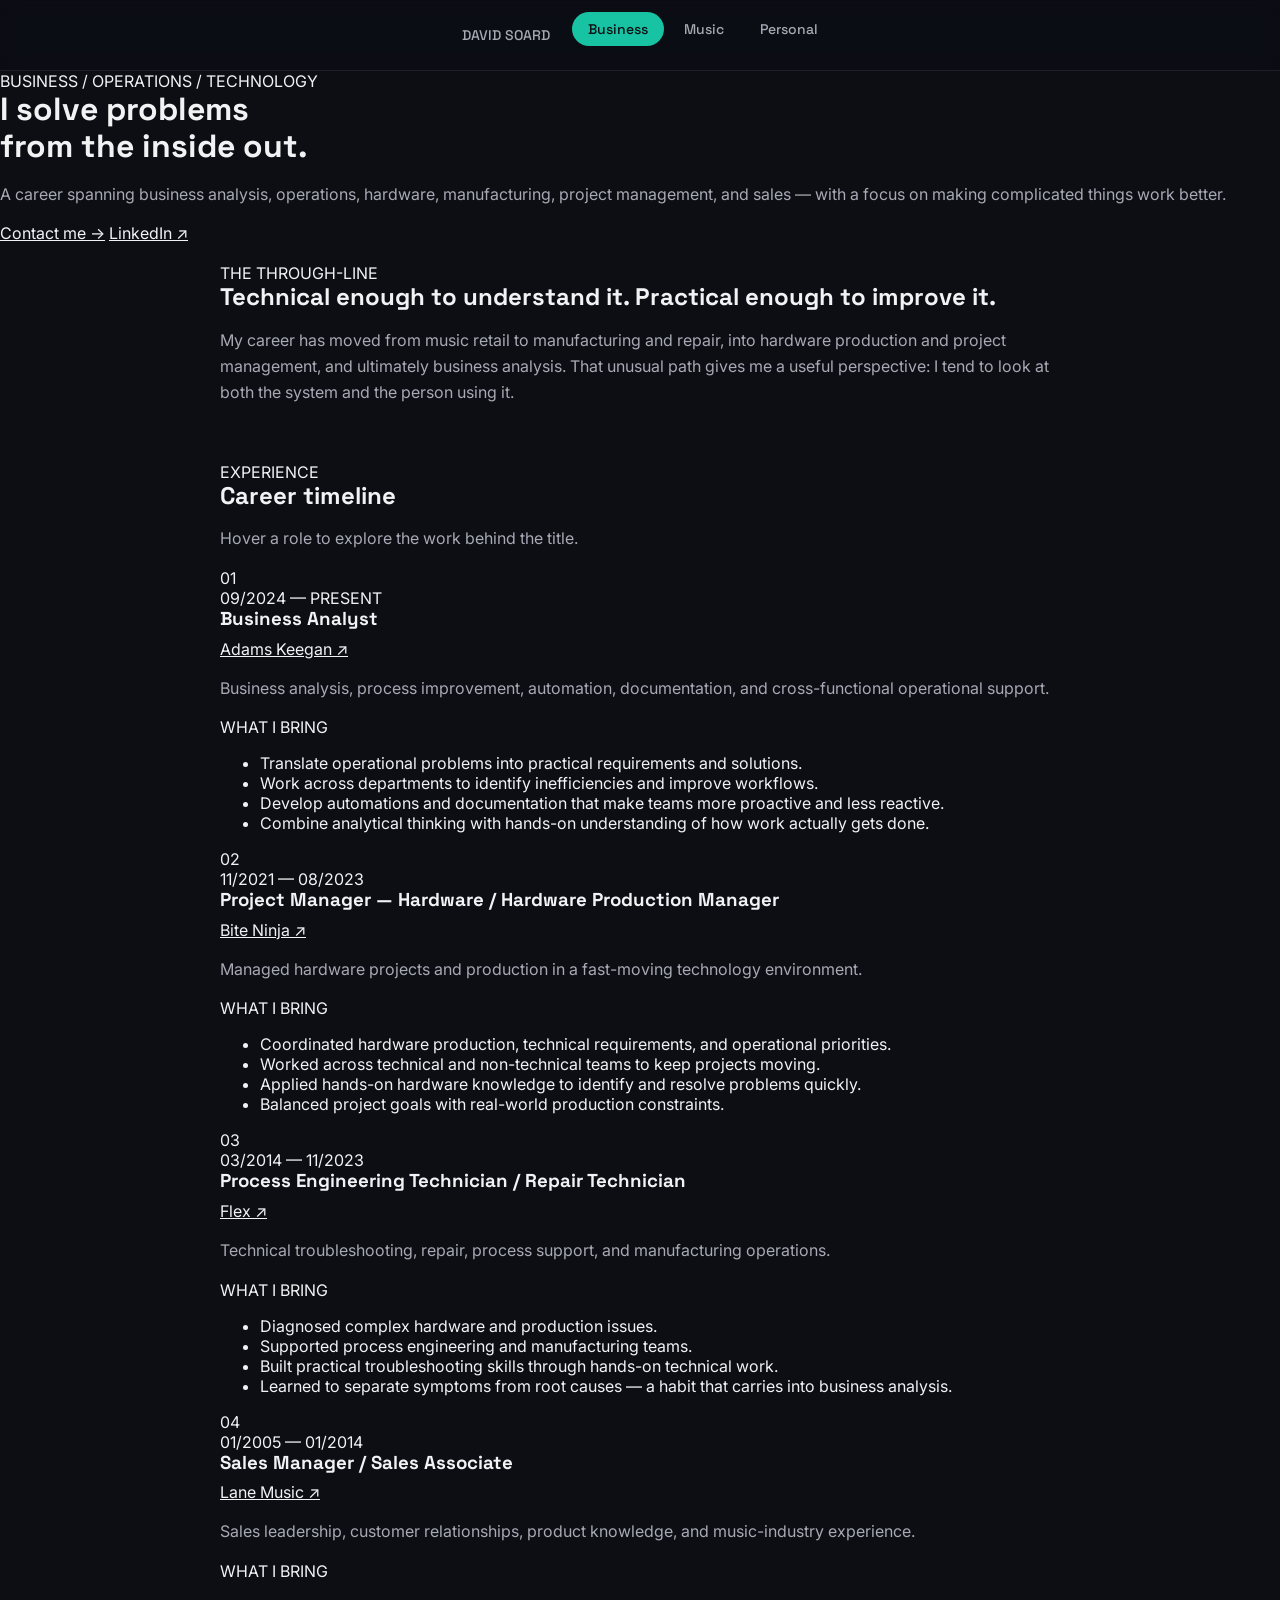
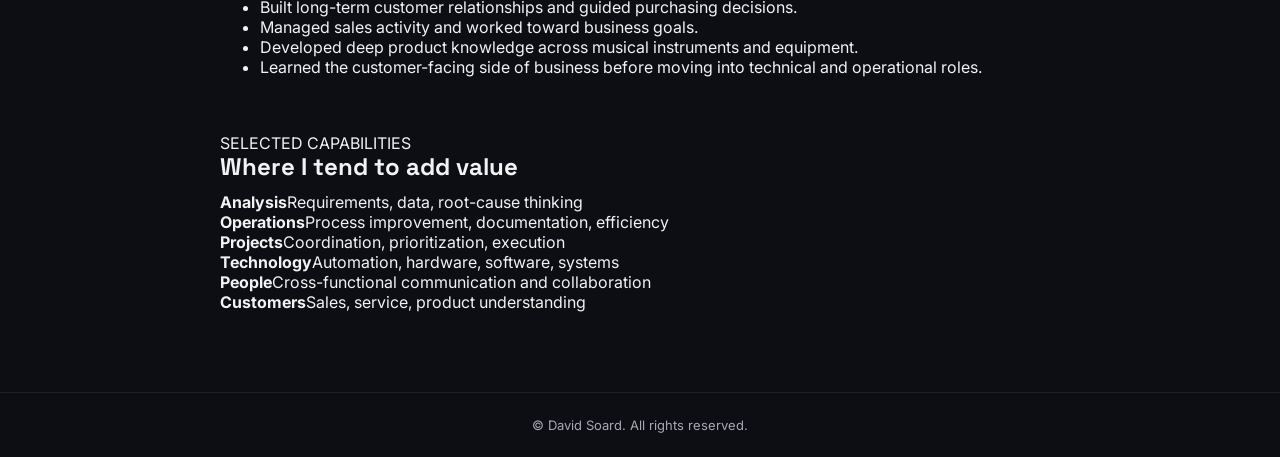
==== business/index.html @ a16be3e0 "Merge branch 'main' into redesign-bold-2026" ====
<!DOCTYPE html>
<html lang="en">
<head>
  <meta charset="UTF-8">
  <meta name="viewport" content="width=device-width, initial-scale=1.0">
  <meta name="description" content="David Soard — business analysis, operations, project management, process improvement, and technical experience.">
  <title>Business | David Soard</title>
  <link rel="stylesheet" href="../css/style.css">
  <script src="../js/script.js" defer></script>
</head>
<body class="business">
  <nav id="main-nav">
    <a class="brand" href="../">DAVID SOARD</a>
    <div class="nav-links">
      <a href="../business/" class="active">Business</a>
      <a href="../music/">Music</a>
      <a href="../personal/">Personal</a>
    </div>
  </nav>

  <main class="page-shell">
    <header class="page-hero">
      <div class="eyebrow">BUSINESS / OPERATIONS / TECHNOLOGY</div>
      <h1>I solve problems<br><span>from the inside out.</span></h1>
      <p class="hero-copy">A career spanning business analysis, operations, hardware, manufacturing, project management, and sales — with a focus on making complicated things work better.</p>
      <div class="hero-links">
        <a class="text-link" href="mailto:david@davidsoard.com">Contact me →</a>
        <a class="text-link" href="https://www.linkedin.com/in/david-soard" target="_blank" rel="noopener">LinkedIn ↗</a>
      </div>
    </header>

    <section class="content-section">
      <div class="section-heading">
        <span class="section-kicker">THE THROUGH-LINE</span>
        <h2>Technical enough to understand it. Practical enough to improve it.</h2>
      </div>
      <p class="lead">My career has moved from music retail to manufacturing and repair, into hardware production and project management, and ultimately business analysis. That unusual path gives me a useful perspective: I tend to look at both the system and the person using it.</p>
    </section>

    <section class="content-section">
      <div class="section-heading">
        <span class="section-kicker">EXPERIENCE</span>
        <h2>Career timeline</h2>
        <p>Hover a role to explore the work behind the title.</p>
      </div>

      <div class="career-timeline">
        <article class="job-card">
          <div class="job-marker">01</div>
          <div class="job-main">
            <div class="job-meta">09/2024 — PRESENT</div>
            <h3>Business Analyst</h3>
            <a href="https://www.adamskeegan.com" target="_blank" rel="noopener">Adams Keegan ↗</a>
            <p>Business analysis, process improvement, automation, documentation, and cross-functional operational support.</p>
          </div>
          <div class="job-detail">
            <span class="detail-label">WHAT I BRING</span>
            <ul>
              <li>Translate operational problems into practical requirements and solutions.</li>
              <li>Work across departments to identify inefficiencies and improve workflows.</li>
              <li>Develop automations and documentation that make teams more proactive and less reactive.</li>
              <li>Combine analytical thinking with hands-on understanding of how work actually gets done.</li>
            </ul>
          </div>
        </article>

        <article class="job-card">
          <div class="job-marker">02</div>
          <div class="job-main">
            <div class="job-meta">11/2021 — 08/2023</div>
            <h3>Project Manager — Hardware / Hardware Production Manager</h3>
            <a href="https://www.biteninja.com" target="_blank" rel="noopener">Bite Ninja ↗</a>
            <p>Managed hardware projects and production in a fast-moving technology environment.</p>
          </div>
          <div class="job-detail">
            <span class="detail-label">WHAT I BRING</span>
            <ul>
              <li>Coordinated hardware production, technical requirements, and operational priorities.</li>
              <li>Worked across technical and non-technical teams to keep projects moving.</li>
              <li>Applied hands-on hardware knowledge to identify and resolve problems quickly.</li>
              <li>Balanced project goals with real-world production constraints.</li>
            </ul>
          </div>
        </article>

        <article class="job-card">
          <div class="job-marker">03</div>
          <div class="job-main">
            <div class="job-meta">03/2014 — 11/2023</div>
            <h3>Process Engineering Technician / Repair Technician</h3>
            <a href="https://www.flex.com" target="_blank" rel="noopener">Flex ↗</a>
            <p>Technical troubleshooting, repair, process support, and manufacturing operations.</p>
          </div>
          <div class="job-detail">
            <span class="detail-label">WHAT I BRING</span>
            <ul>
              <li>Diagnosed complex hardware and production issues.</li>
              <li>Supported process engineering and manufacturing teams.</li>
              <li>Built practical troubleshooting skills through hands-on technical work.</li>
              <li>Learned to separate symptoms from root causes — a habit that carries into business analysis.</li>
            </ul>
          </div>
        </article>

        <article class="job-card">
          <div class="job-marker">04</div>
          <div class="job-main">
            <div class="job-meta">01/2005 — 01/2014</div>
            <h3>Sales Manager / Sales Associate</h3>
            <a href="https://www.lanemusic.com" target="_blank" rel="noopener">Lane Music ↗</a>
            <p>Sales leadership, customer relationships, product knowledge, and music-industry experience.</p>
          </div>
          <div class="job-detail">
            <span class="detail-label">WHAT I BRING</span>
            <ul>
              <li>Built long-term customer relationships and guided purchasing decisions.</li>
              <li>Managed sales activity and worked toward business goals.</li>
              <li>Developed deep product knowledge across musical instruments and equipment.</li>
              <li>Learned the customer-facing side of business before moving into technical and operational roles.</li>
            </ul>
          </div>
        </article>
      </div>
    </section>

    <section class="content-section">
      <div class="section-heading">
        <span class="section-kicker">SELECTED CAPABILITIES</span>
        <h2>Where I tend to add value</h2>
      </div>
      <div class="capability-grid">
        <div><strong>Analysis</strong><span>Requirements, data, root-cause thinking</span></div>
        <div><strong>Operations</strong><span>Process improvement, documentation, efficiency</span></div>
        <div><strong>Projects</strong><span>Coordination, prioritization, execution</span></div>
        <div><strong>Technology</strong><span>Automation, hardware, software, systems</span></div>
        <div><strong>People</strong><span>Cross-functional communication and collaboration</span></div>
        <div><strong>Customers</strong><span>Sales, service, product understanding</span></div>
      </div>
    </section>
  </main>

  <footer>&copy; <span data-year></span> David Soard. All rights reserved.</footer>
</body>
</html>
---- css/style.css ----
/* ============================================================
   David Soard — global styles
   Bold, modern design system shared across all pages
   ============================================================ */

@import url('https://fonts.googleapis.com/css2?family=Space+Grotesk:wght@500;700&family=Inter:wght@400;500;600&display=swap');

:root {
  --bg: #0c0e14;
  --bg-elevated: #14161f;
  --text: #f2f2f4;
  --text-dim: #a7a9b4;
  --accent: #4f8cff;
  --accent-text: #0c0e14;
  --border: rgba(255,255,255,0.08);

  --coral: #ff5a4e;
  --teal: #17c3a2;
  --pink: #ef5da8;

  --font-display: 'Space Grotesk', system-ui, sans-serif;
  --font-body: 'Inter', system-ui, -apple-system, sans-serif;

  --radius: 14px;
}

* { box-sizing: border-box; }

body {
  margin: 0;
  font-family: var(--font-body);
  background: var(--bg);
  color: var(--text);
  min-height: 100vh;
}

a { color: inherit; }

h1, h2, h3 {
  font-family: var(--font-display);
  font-weight: 700;
  line-height: 1.15;
  margin: 0 0 0.5em;
}

p { line-height: 1.65; color: var(--text-dim); }

/* ===== Navigation ===== */
#main-nav {
  position: sticky;
  top: 0;
  display: flex;
  justify-content: center;
  gap: 6px;
  padding: 18px 16px;
  background: rgba(12,14,20,0.85);
  backdrop-filter: blur(10px);
  border-bottom: 1px solid var(--border);
  z-index: 1000;
  flex-wrap: wrap;
}

#main-nav a {
  color: var(--text-dim);
  text-decoration: none;
  font-family: var(--font-display);
  font-weight: 500;
  font-size: 14px;
  padding: 8px 16px;
  border-radius: 999px;
  transition: background 0.2s ease, color 0.2s ease;
}

#main-nav a:hover {
  color: var(--text);
  background: rgba(255,255,255,0.06);
}

#main-nav a.active {
  color: var(--accent-text);
  background: var(--accent);
}

/* ===== Content containers ===== */
section {
  max-width: 880px;
  margin: 0 auto;
  padding: 20px;
}

main.content {
  max-width: 880px;
  margin: 0 auto;
  padding: 48px 20px 20px;
}

/* ===== Landing Page ===== */
body.landing {
  display: flex;
  flex-direction: column;
}

body.landing main.landing-shell {
  flex: 1;
  display: flex;
  flex-direction: column;
  justify-content: center;
  align-items: center;
  padding: 4rem 2rem;
}

body.landing .landing-header {
  text-align: center;
  margin-bottom: 4rem;
  max-width: 600px;
}

body.landing .landing-header .eyebrow {
  display: block;
  font-size: 0.875rem;
  letter-spacing: 0.15em;
  text-transform: uppercase;
  color: var(--accent);
  margin-bottom: 1rem;
  font-weight: 600;
}

body.landing .landing-header h1 {
  font-size: 3.5rem;
  line-height: 1.2;
  margin: 0 0 1rem 0;
  font-weight: 700;
}

body.landing .landing-header h1 span {
  display: block;
  background: linear-gradient(135deg, var(--accent), #7da3ff);
  -webkit-background-clip: text;
  -webkit-text-fill-color: transparent;
  background-clip: text;
}

body.landing .landing-intro {
  font-size: 1.125rem;
  color: var(--muted);
  line-height: 1.6;
  margin: 0;
}

body.landing .portal-grid {
  display: grid;
  grid-template-columns: repeat(auto-fit, minmax(300px, 1fr));
  gap: 2rem;
  width: 100%;
  max-width: 1100px;
}

body.landing .portal-card {
  display: flex;
  flex-direction: column;
  padding: 2rem;
  background: rgba(92, 141, 255, 0.05);
  border: 1px solid var(--accent);
  border-radius: 12px;
  text-decoration: none;
  color: var(--text);
  transition: all 0.3s ease;
  cursor: pointer;
}

body.landing .portal-card:hover {
  background: rgba(92, 141, 255, 0.1);
  border-color: #7da3ff;
  transform: translateY(-8px);
  box-shadow: 0 20px 40px rgba(92, 141, 255, 0.15);
}

body.landing .portal-number {
  display: block;
  font-size: 2.5rem;
  font-weight: 700;
  color: var(--accent);
  margin-bottom: 1rem;
  line-height: 1;
}

body.landing .portal-label {
  display: block;
  font-size: 1.5rem;
  font-weight: 700;
  margin-bottom: 0.75rem;
  line-height: 1.3;
}

body.landing .portal-action {
  display: inline-block;
  font-size: 0.75rem;
  letter-spacing: 0.1em;
  text-transform: uppercase;
  color: var(--accent);
  font-weight: 600;
  margin-bottom: 1rem;
  padding: 0.5rem 0.75rem;
  background: rgba(92, 141, 255, 0.1);
  border-radius: 4px;
  width: fit-content;
}

body.landing .portal-description {
  font-size: 0.95rem;
  color: var(--muted);
  line-height: 1.6;
  margin-top: auto;
}

@keyframes fadeSlideDown {
  0% { opacity: 0; transform: translateY(-16px); }
  100% { opacity: 1; transform: translateY(0); }
}

@keyframes fadeSlideUp {
  0% { opacity: 0; transform: translateY(20px); }
  100% { opacity: 1; transform: translateY(0); }
}

@media (max-width: 640px) {
  #portal-buttons { grid-template-columns: 1fr; }
}

/* ===== Page Themes ===== */
body.business { --accent: var(--teal); }
body.music { --accent: var(--coral); }
body.personal { --accent: var(--pink); }

/* ===== Page Header (subpages) ===== */
.page-header {
  max-width: 880px;
  margin: 0 auto;
  padding: 8px 20px 0;
}

.page-header .kicker {
  font-family: var(--font-display);
  font-size: 13px;
  letter-spacing: 0.1em;
  text-transform: uppercase;
  color: var(--accent);
}

.page-header h1 { font-size: clamp(30px, 5vw, 42px); margin-top: 6px; }

/* ===== Cards (shared) ===== */
.card {
  background: var(--bg-elevated);
  border: 1px solid var(--border);
  border-radius: var(--radius);
  padding: 24px;
  margin-bottom: 16px;
}

/* ===== Business / Resume ===== */
.summary-card p { color: var(--text); }

.timeline {
  list-style: none;
  margin: 0;
  padding: 0;
  display: flex;
  flex-direction: column;
  gap: 12px;
}

.timeline li {
  background: var(--bg-elevated);
  border: 1px solid var(--border);
  border-left: 3px solid var(--accent);
  border-radius: var(--radius);
  padding: 16px 20px;
}

.timeline .role {
  font-family: var(--font-display);
  font-weight: 700;
  font-size: 16px;
  color: var(--text);
}

.timeline .org a {
  color: var(--accent);
  text-decoration: none;
}
.timeline .org a:hover { text-decoration: underline; }

.timeline .dates {
  display: block;
  font-size: 13px;
  color: var(--text-dim);
  margin-top: 2px;
}

.tag-list {
  display: flex;
  flex-wrap: wrap;
  gap: 8px;
  list-style: none;
  padding: 0;
  margin: 0;
}

.tag-list li {
  background: rgba(255,255,255,0.06);
  border: 1px solid var(--border);
  color: var(--text);
  font-size: 13px;
  padding: 6px 14px;
  border-radius: 999px;
}

.contact-card {
  display: flex;
  flex-wrap: wrap;
  gap: 24px;
  align-items: center;
}

.contact-card a {
  color: var(--accent);
  text-decoration: none;
  font-weight: 500;
}
.contact-card a:hover { text-decoration: underline; }

/* ===== Music Page ===== */
.bands-list {
  list-style: none;
  padding: 0;
  margin: 0;
  display: flex;
  flex-direction: column;
  gap: 12px;
}

.band-item {
  position: relative;
  cursor: pointer;
  background: var(--bg-elevated);
  border: 1px solid var(--border);
  border-radius: var(--radius);
  padding: 16px 20px;
  transition: border-color 0.2s ease;
}

.band-item:hover { border-color: var(--accent); }

.band-row {
  display: flex;
  align-items: center;
  flex-wrap: wrap;
  gap: 4px;
}

.band-name {
  font-family: var(--font-display);
  font-weight: 700;
  font-size: 16px;
  color: var(--text);
  margin-right: 6px;
}

.band-role {
  color: var(--text-dim);
  margin-right: 12px;
  font-size: 14px;
}

.band-icons {
  display: inline-flex;
  gap: 12px;
  margin-left: auto;
}

.band-icons a {
  display: inline-flex;
  align-items: center;
  justify-content: center;
}

.band-icons img {
  width: 20px;
  height: 20px;
  opacity: 0.7;
  filter: invert(1) grayscale(100%);
  transition: transform 0.2s ease, opacity 0.2s ease, filter 0.25s ease;
}

.band-icons a:hover img {
  transform: scale(1.15);
  opacity: 1;
}

.icon-spotify:hover img { filter: invert(56%) sepia(84%) saturate(420%) hue-rotate(86deg) brightness(95%) contrast(90%); }
.icon-youtube:hover img { filter: invert(16%) sepia(98%) saturate(7410%) hue-rotate(357deg) brightness(95%) contrast(112%); }
.icon-facebook:hover img { filter: invert(32%) sepia(94%) saturate(1860%) hue-rotate(203deg) brightness(96%) contrast(92%); }
.icon-website:hover img { filter: invert(63%) sepia(48%) saturate(3900%) hue-rotate(330deg) brightness(98%) contrast(90%); }

.video-panel {
  max-height: 0;
  overflow: hidden;
  transition: max-height 0.4s ease, opacity 0.3s ease, margin-top 0.4s ease;
  opacity: 0;
}

.band-item:hover .video-panel,
.band-item:focus-within .video-panel {
  max-height: 260px;
  opacity: 1;
  margin-top: 16px;
}

.video-scroll {
  display: flex;
  gap: 16px;
  overflow-x: auto;
  padding-bottom: 8px;
  scroll-snap-type: x mandatory;
}

.video-scroll iframe {
  flex: 0 0 auto;
  width: 320px;
  height: 180px;
  border: none;
  border-radius: 10px;
  scroll-snap-align: start;
}

.video-scroll::-webkit-scrollbar { height: 8px; }
.video-scroll::-webkit-scrollbar-thumb { background: var(--accent); border-radius: 4px; }

.services-list {
  list-style: none;
  padding: 0;
  margin: 0;
  display: grid;
  grid-template-columns: repeat(2, 1fr);
  gap: 10px;
}

.services-list li {
  background: var(--bg-elevated);
  border: 1px solid var(--border);
  border-radius: var(--radius);
  padding: 14px 16px;
  color: var(--text);
  font-size: 14px;
}

@media (max-width: 560px) {
  .services-list { grid-template-columns: 1fr; }
}

.contact-line {
  margin-top: 16px;
  color: var(--text-dim);
}
.contact-line a { color: var(--accent); text-decoration: none; font-weight: 500; }
.contact-line a:hover { text-decoration: underline; }

/* ===== Personal Page ===== */
.about-card p { color: var(--text); font-size: 16px; }

/* ===== Reduced motion ===== */
@media (prefers-reduced-motion: reduce) {
  .hero .eyebrow, .hero h1, .hero p.tagline, #portal-buttons .portal-btn {
    animation: none !important;
    opacity: 1 !important;
    transform: none !important;
  }
}

/* ===== Footer ===== */
footer {
  margin-top: 60px;
  padding: 24px 20px;
  border-top: 1px solid var(--border);
  color: var(--text-dim);
  font-size: 13px;
  text-align: center;
}
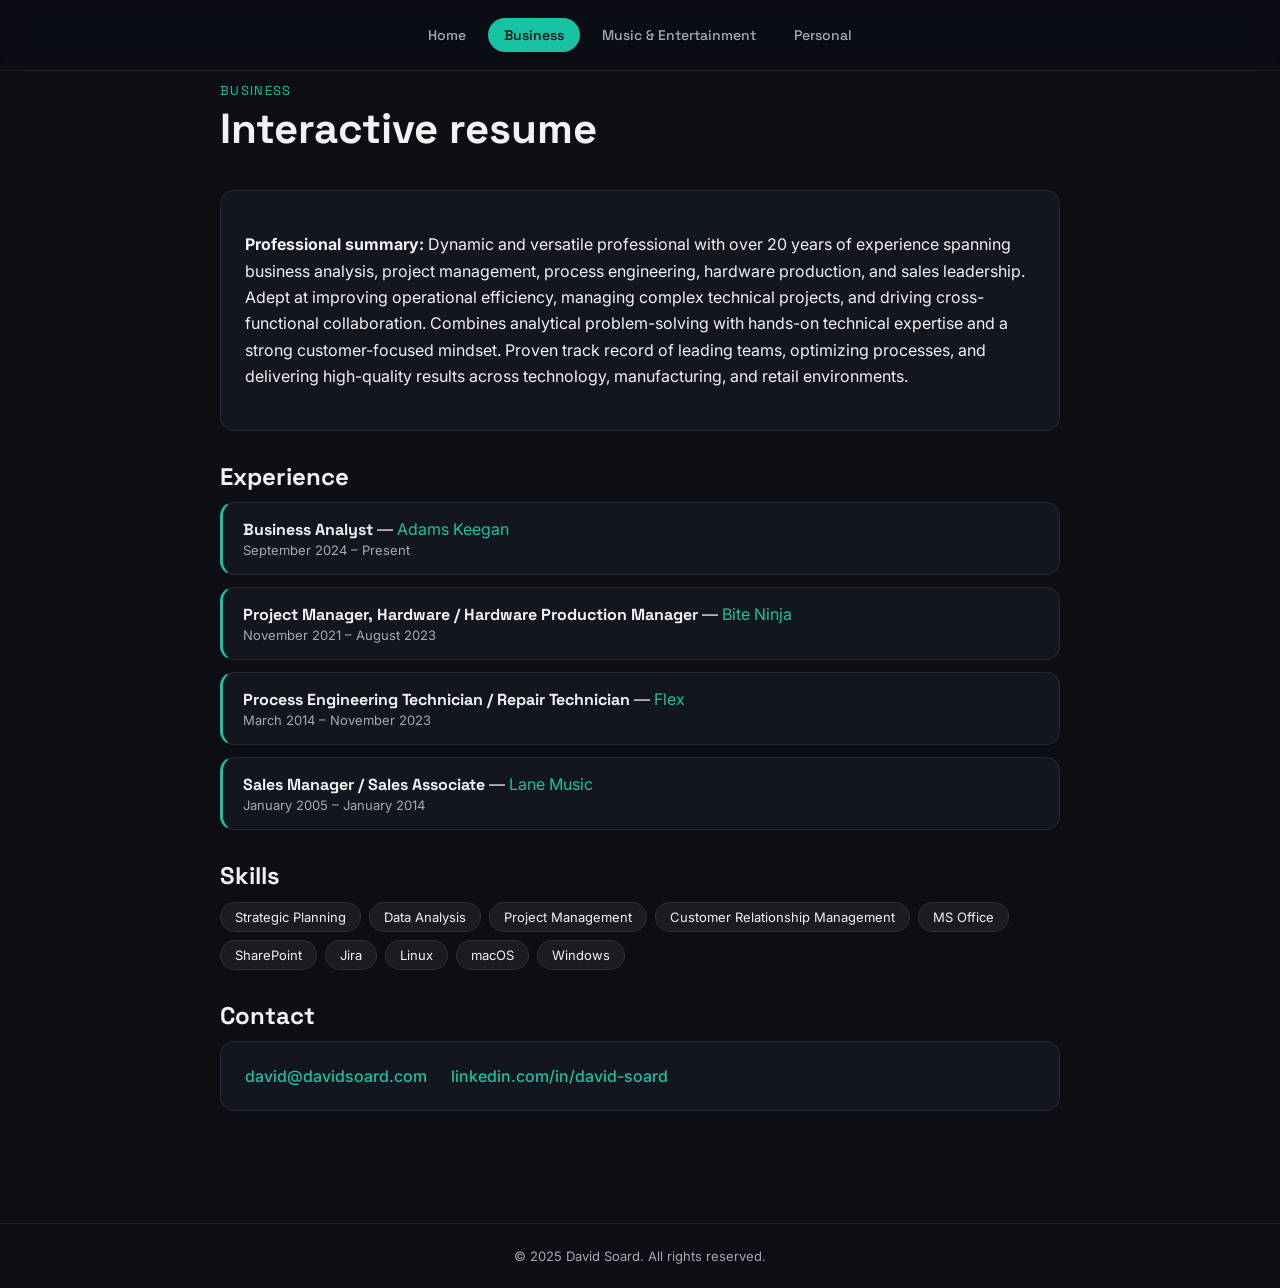
==== commit f3d81aa8: "Restore reviewed redesign (coral/teal/pink tiles) and fix PR preview workflow The previously merged " ====
--- a/business/index.html
+++ b/business/index.html
@@ -1,144 +1,89 @@
 <!DOCTYPE html>
 <html lang="en">
 <head>
-  <meta charset="UTF-8">
-  <meta name="viewport" content="width=device-width, initial-scale=1.0">
-  <meta name="description" content="David Soard — business analysis, operations, project management, process improvement, and technical experience.">
-  <title>Business | David Soard</title>
-  <link rel="stylesheet" href="../css/style.css">
-  <script src="../js/script.js" defer></script>
+  <meta charset="UTF-8" />
+  <meta name="viewport" content="width=device-width, initial-scale=1" />
+  <title>Business – David Soard</title>
+  <meta name="description" content="David Soard's professional experience and skills.">
+  <link rel="icon" href="/favicon.svg" type="image/svg+xml">
+  <link rel="stylesheet" href="/css/style.css">
+  <script src="/js/script.js" defer></script>
 </head>
 <body class="business">
-  <nav id="main-nav">
-    <a class="brand" href="../">DAVID SOARD</a>
-    <div class="nav-links">
-      <a href="../business/" class="active">Business</a>
-      <a href="../music/">Music</a>
-      <a href="../personal/">Personal</a>
+
+<nav id="main-nav">
+  <a href="/">Home</a>
+  <a href="/business/" class="active">Business</a>
+  <a href="/music/">Music & Entertainment</a>
+  <a href="/personal/">Personal</a>
+</nav>
+
+<div class="page-header">
+  <span class="kicker">Business</span>
+  <h1>Interactive resume</h1>
+</div>
+
+<main class="content" style="padding-top: 16px;">
+
+  <div class="card summary-card">
+    <p><strong>Professional summary:</strong> Dynamic and versatile professional with over 20 years of experience spanning business analysis, project management, process engineering, hardware production, and sales leadership. Adept at improving operational efficiency, managing complex technical projects, and driving cross-functional collaboration. Combines analytical problem-solving with hands-on technical expertise and a strong customer-focused mindset. Proven track record of leading teams, optimizing processes, and delivering high-quality results across technology, manufacturing, and retail environments.</p>
+  </div>
+
+  <section style="padding: 0; margin: 32px auto;">
+    <h2>Experience</h2>
+    <ul class="timeline">
+      <li>
+        <span class="role">Business Analyst</span>
+        <span class="org"> — <a href="https://www.adamskeegan.com" target="_blank">Adams Keegan</a></span>
+        <span class="dates">September 2024 – Present</span>
+      </li>
+      <li>
+        <span class="role">Project Manager, Hardware / Hardware Production Manager</span>
+        <span class="org"> — <a href="https://www.biteninja.com" target="_blank">Bite Ninja</a></span>
+        <span class="dates">November 2021 – August 2023</span>
+      </li>
+      <li>
+        <span class="role">Process Engineering Technician / Repair Technician</span>
+        <span class="org"> — <a href="https://www.flex.com" target="_blank">Flex</a></span>
+        <span class="dates">March 2014 – November 2023</span>
+      </li>
+      <li>
+        <span class="role">Sales Manager / Sales Associate</span>
+        <span class="org"> — <a href="https://www.lanemusic.com" target="_blank">Lane Music</a></span>
+        <span class="dates">January 2005 – January 2014</span>
+      </li>
+    </ul>
+  </section>
+
+  <section style="padding: 0; margin: 32px auto;">
+    <h2>Skills</h2>
+    <ul class="tag-list">
+      <li>Strategic Planning</li>
+      <li>Data Analysis</li>
+      <li>Project Management</li>
+      <li>Customer Relationship Management</li>
+      <li>MS Office</li>
+      <li>SharePoint</li>
+      <li>Jira</li>
+      <li>Linux</li>
+      <li>macOS</li>
+      <li>Windows</li>
+    </ul>
+  </section>
+
+  <section style="padding: 0; margin: 32px auto;">
+    <h2>Contact</h2>
+    <div class="card contact-card">
+      <a href="mailto:david@davidsoard.com">david@davidsoard.com</a>
+      <a href="https://www.linkedin.com/in/david-soard" target="_blank">linkedin.com/in/david-soard</a>
     </div>
-  </nav>
+  </section>
 
-  <main class="page-shell">
-    <header class="page-hero">
-      <div class="eyebrow">BUSINESS / OPERATIONS / TECHNOLOGY</div>
-      <h1>I solve problems<br><span>from the inside out.</span></h1>
-      <p class="hero-copy">A career spanning business analysis, operations, hardware, manufacturing, project management, and sales — with a focus on making complicated things work better.</p>
-      <div class="hero-links">
-        <a class="text-link" href="mailto:david@davidsoard.com">Contact me →</a>
-        <a class="text-link" href="https://www.linkedin.com/in/david-soard" target="_blank" rel="noopener">LinkedIn ↗</a>
-      </div>
-    </header>
+</main>
 
-    <section class="content-section">
-      <div class="section-heading">
-        <span class="section-kicker">THE THROUGH-LINE</span>
-        <h2>Technical enough to understand it. Practical enough to improve it.</h2>
-      </div>
-      <p class="lead">My career has moved from music retail to manufacturing and repair, into hardware production and project management, and ultimately business analysis. That unusual path gives me a useful perspective: I tend to look at both the system and the person using it.</p>
-    </section>
+<footer>
+  &copy; 2025 David Soard. All rights reserved.
+</footer>
 
-    <section class="content-section">
-      <div class="section-heading">
-        <span class="section-kicker">EXPERIENCE</span>
-        <h2>Career timeline</h2>
-        <p>Hover a role to explore the work behind the title.</p>
-      </div>
-
-      <div class="career-timeline">
-        <article class="job-card">
-          <div class="job-marker">01</div>
-          <div class="job-main">
-            <div class="job-meta">09/2024 — PRESENT</div>
-            <h3>Business Analyst</h3>
-            <a href="https://www.adamskeegan.com" target="_blank" rel="noopener">Adams Keegan ↗</a>
-            <p>Business analysis, process improvement, automation, documentation, and cross-functional operational support.</p>
-          </div>
-          <div class="job-detail">
-            <span class="detail-label">WHAT I BRING</span>
-            <ul>
-              <li>Translate operational problems into practical requirements and solutions.</li>
-              <li>Work across departments to identify inefficiencies and improve workflows.</li>
-              <li>Develop automations and documentation that make teams more proactive and less reactive.</li>
-              <li>Combine analytical thinking with hands-on understanding of how work actually gets done.</li>
-            </ul>
-          </div>
-        </article>
-
-        <article class="job-card">
-          <div class="job-marker">02</div>
-          <div class="job-main">
-            <div class="job-meta">11/2021 — 08/2023</div>
-            <h3>Project Manager — Hardware / Hardware Production Manager</h3>
-            <a href="https://www.biteninja.com" target="_blank" rel="noopener">Bite Ninja ↗</a>
-            <p>Managed hardware projects and production in a fast-moving technology environment.</p>
-          </div>
-          <div class="job-detail">
-            <span class="detail-label">WHAT I BRING</span>
-            <ul>
-              <li>Coordinated hardware production, technical requirements, and operational priorities.</li>
-              <li>Worked across technical and non-technical teams to keep projects moving.</li>
-              <li>Applied hands-on hardware knowledge to identify and resolve problems quickly.</li>
-              <li>Balanced project goals with real-world production constraints.</li>
-            </ul>
-          </div>
-        </article>
-
-        <article class="job-card">
-          <div class="job-marker">03</div>
-          <div class="job-main">
-            <div class="job-meta">03/2014 — 11/2023</div>
-            <h3>Process Engineering Technician / Repair Technician</h3>
-            <a href="https://www.flex.com" target="_blank" rel="noopener">Flex ↗</a>
-            <p>Technical troubleshooting, repair, process support, and manufacturing operations.</p>
-          </div>
-          <div class="job-detail">
-            <span class="detail-label">WHAT I BRING</span>
-            <ul>
-              <li>Diagnosed complex hardware and production issues.</li>
-              <li>Supported process engineering and manufacturing teams.</li>
-              <li>Built practical troubleshooting skills through hands-on technical work.</li>
-              <li>Learned to separate symptoms from root causes — a habit that carries into business analysis.</li>
-            </ul>
-          </div>
-        </article>
-
-        <article class="job-card">
-          <div class="job-marker">04</div>
-          <div class="job-main">
-            <div class="job-meta">01/2005 — 01/2014</div>
-            <h3>Sales Manager / Sales Associate</h3>
-            <a href="https://www.lanemusic.com" target="_blank" rel="noopener">Lane Music ↗</a>
-            <p>Sales leadership, customer relationships, product knowledge, and music-industry experience.</p>
-          </div>
-          <div class="job-detail">
-            <span class="detail-label">WHAT I BRING</span>
-            <ul>
-              <li>Built long-term customer relationships and guided purchasing decisions.</li>
-              <li>Managed sales activity and worked toward business goals.</li>
-              <li>Developed deep product knowledge across musical instruments and equipment.</li>
-              <li>Learned the customer-facing side of business before moving into technical and operational roles.</li>
-            </ul>
-          </div>
-        </article>
-      </div>
-    </section>
-
-    <section class="content-section">
-      <div class="section-heading">
-        <span class="section-kicker">SELECTED CAPABILITIES</span>
-        <h2>Where I tend to add value</h2>
-      </div>
-      <div class="capability-grid">
-        <div><strong>Analysis</strong><span>Requirements, data, root-cause thinking</span></div>
-        <div><strong>Operations</strong><span>Process improvement, documentation, efficiency</span></div>
-        <div><strong>Projects</strong><span>Coordination, prioritization, execution</span></div>
-        <div><strong>Technology</strong><span>Automation, hardware, software, systems</span></div>
-        <div><strong>People</strong><span>Cross-functional communication and collaboration</span></div>
-        <div><strong>Customers</strong><span>Sales, service, product understanding</span></div>
-      </div>
-    </section>
-  </main>
-
-  <footer>&copy; <span data-year></span> David Soard. All rights reserved.</footer>
 </body>
 </html>
--- a/css/style.css
+++ b/css/style.css
@@ -100,117 +100,86 @@
   flex-direction: column;
 }
 
-body.landing main.landing-shell {
-  flex: 1;
-  display: flex;
-  flex-direction: column;
-  justify-content: center;
-  align-items: center;
-  padding: 4rem 2rem;
-}
-
-body.landing .landing-header {
+.hero {
+  max-width: 900px;
+  margin: 0 auto;
+  width: 100%;
+  padding: 80px 24px 40px;
   text-align: center;
-  margin-bottom: 4rem;
-  max-width: 600px;
-}
-
-body.landing .landing-header .eyebrow {
-  display: block;
-  font-size: 0.875rem;
-  letter-spacing: 0.15em;
+}
+
+.hero .eyebrow {
+  font-family: var(--font-display);
+  font-size: 13px;
+  letter-spacing: 0.12em;
   text-transform: uppercase;
   color: var(--accent);
-  margin-bottom: 1rem;
-  font-weight: 600;
-}
-
-body.landing .landing-header h1 {
-  font-size: 3.5rem;
-  line-height: 1.2;
-  margin: 0 0 1rem 0;
+  opacity: 0;
+  animation: fadeSlideDown 0.8s ease-out forwards;
+}
+
+.hero h1 {
+  font-size: clamp(40px, 7vw, 68px);
+  margin: 10px 0 12px;
+  opacity: 0;
+  animation: fadeSlideDown 0.9s ease-out 0.1s forwards;
+}
+
+.hero p.tagline {
+  font-size: 18px;
+  color: var(--text-dim);
+  max-width: 560px;
+  margin: 0 auto;
+  opacity: 0;
+  animation: fadeSlideDown 0.9s ease-out 0.2s forwards;
+}
+
+#portal-buttons {
+  display: grid;
+  grid-template-columns: repeat(3, 1fr);
+  gap: 16px;
+  max-width: 900px;
+  width: 100%;
+  margin: 24px auto 80px;
+  padding: 0 24px;
+}
+
+#portal-buttons .portal-btn {
+  opacity: 0;
+  transform: translateY(20px);
+  display: flex;
+  flex-direction: column;
+  justify-content: flex-end;
+  min-height: 200px;
+  padding: 24px;
+  border-radius: var(--radius);
+  text-decoration: none;
+  font-family: var(--font-display);
   font-weight: 700;
-}
-
-body.landing .landing-header h1 span {
+  font-size: 22px;
+  color: white;
+  position: relative;
+  overflow: hidden;
+  animation: fadeSlideUp 0.7s ease-out forwards;
+  transition: transform 0.25s ease, box-shadow 0.25s ease;
+}
+
+.portal-btn .sub {
   display: block;
-  background: linear-gradient(135deg, var(--accent), #7da3ff);
-  -webkit-background-clip: text;
-  -webkit-text-fill-color: transparent;
-  background-clip: text;
-}
-
-body.landing .landing-intro {
-  font-size: 1.125rem;
-  color: var(--muted);
-  line-height: 1.6;
-  margin: 0;
-}
-
-body.landing .portal-grid {
-  display: grid;
-  grid-template-columns: repeat(auto-fit, minmax(300px, 1fr));
-  gap: 2rem;
-  width: 100%;
-  max-width: 1100px;
-}
-
-body.landing .portal-card {
-  display: flex;
-  flex-direction: column;
-  padding: 2rem;
-  background: rgba(92, 141, 255, 0.05);
-  border: 1px solid var(--accent);
-  border-radius: 12px;
-  text-decoration: none;
-  color: var(--text);
-  transition: all 0.3s ease;
-  cursor: pointer;
-}
-
-body.landing .portal-card:hover {
-  background: rgba(92, 141, 255, 0.1);
-  border-color: #7da3ff;
-  transform: translateY(-8px);
-  box-shadow: 0 20px 40px rgba(92, 141, 255, 0.15);
-}
-
-body.landing .portal-number {
-  display: block;
-  font-size: 2.5rem;
-  font-weight: 700;
-  color: var(--accent);
-  margin-bottom: 1rem;
-  line-height: 1;
-}
-
-body.landing .portal-label {
-  display: block;
-  font-size: 1.5rem;
-  font-weight: 700;
-  margin-bottom: 0.75rem;
-  line-height: 1.3;
-}
-
-body.landing .portal-action {
-  display: inline-block;
-  font-size: 0.75rem;
-  letter-spacing: 0.1em;
-  text-transform: uppercase;
-  color: var(--accent);
-  font-weight: 600;
-  margin-bottom: 1rem;
-  padding: 0.5rem 0.75rem;
-  background: rgba(92, 141, 255, 0.1);
-  border-radius: 4px;
-  width: fit-content;
-}
-
-body.landing .portal-description {
-  font-size: 0.95rem;
-  color: var(--muted);
-  line-height: 1.6;
-  margin-top: auto;
+  font-family: var(--font-body);
+  font-weight: 400;
+  font-size: 13px;
+  opacity: 0.85;
+  margin-top: 4px;
+}
+
+#portal-buttons .portal-btn:nth-child(1) { background: var(--coral); animation-delay: 0.5s; }
+#portal-buttons .portal-btn:nth-child(2) { background: var(--teal); animation-delay: 0.65s; }
+#portal-buttons .portal-btn:nth-child(3) { background: var(--pink); animation-delay: 0.8s; }
+
+#portal-buttons .portal-btn:hover {
+  transform: translateY(-6px) scale(1.02);
+  box-shadow: 0 16px 32px rgba(0,0,0,0.35);
 }
 
 @keyframes fadeSlideDown {
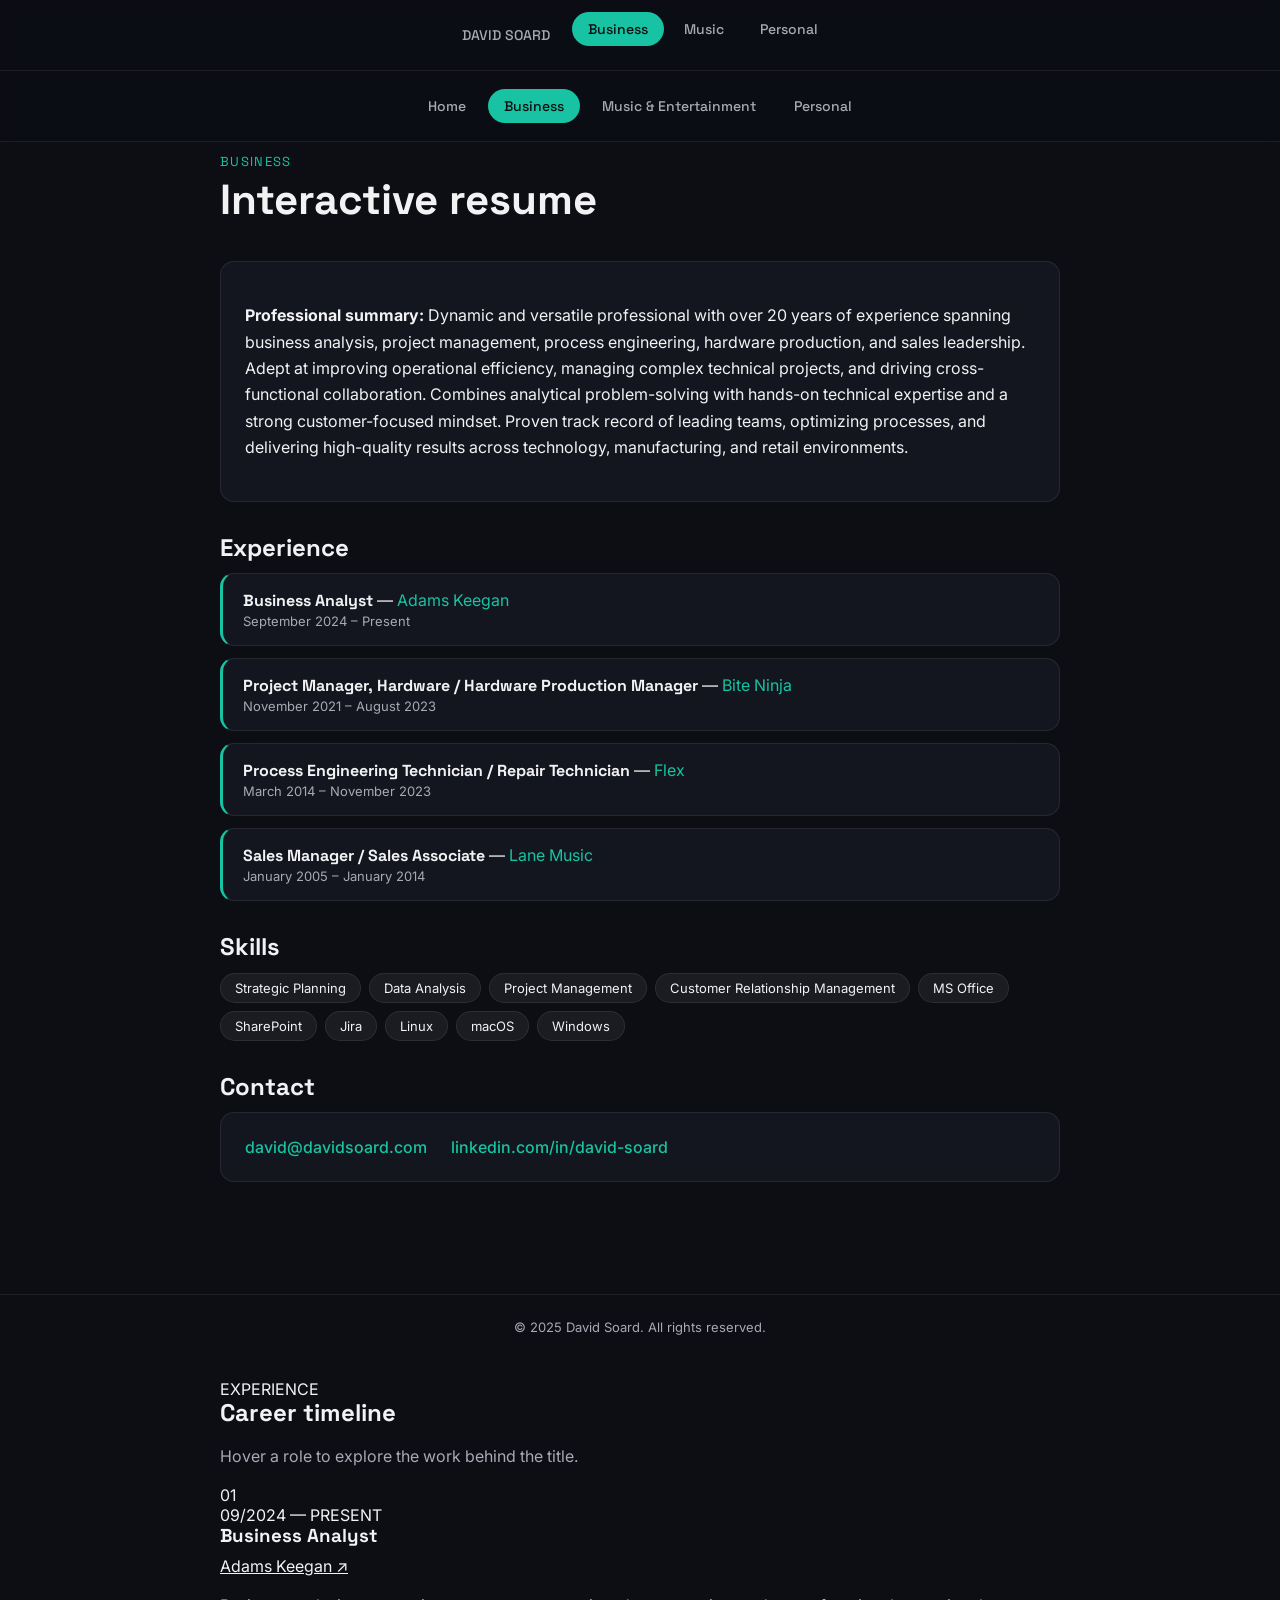
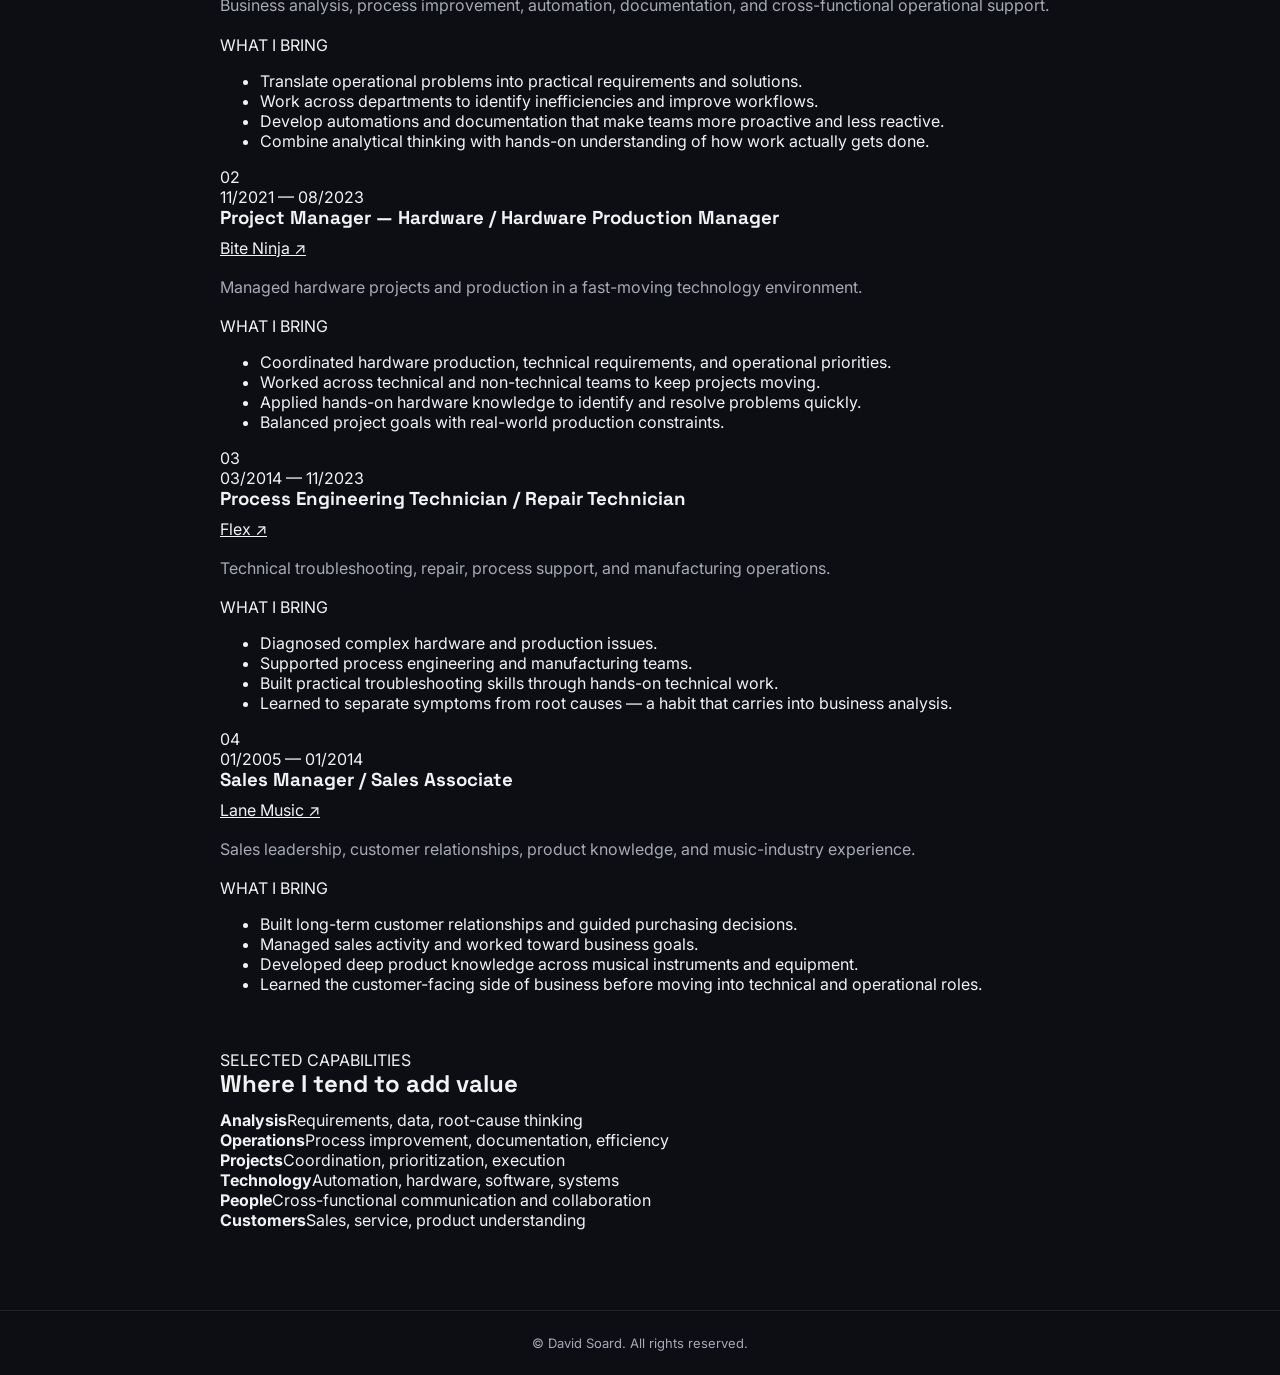
==== commit 832f7bd8: "Merge main into restore-our-redesign, keeping our redesign" ====
--- a/business/index.html
+++ b/business/index.html
@@ -10,6 +10,14 @@
   <script src="/js/script.js" defer></script>
 </head>
 <body class="business">
+  <nav id="main-nav">
+    <a class="brand" href="../">DAVID SOARD</a>
+    <div class="nav-links">
+      <a href="../business/" class="active">Business</a>
+      <a href="../music/">Music</a>
+      <a href="../personal/">Personal</a>
+    </div>
+  </nav>
 
 <nav id="main-nav">
   <a href="/">Home</a>
@@ -85,5 +93,108 @@
   &copy; 2025 David Soard. All rights reserved.
 </footer>
 
+    <section class="content-section">
+      <div class="section-heading">
+        <span class="section-kicker">EXPERIENCE</span>
+        <h2>Career timeline</h2>
+        <p>Hover a role to explore the work behind the title.</p>
+      </div>
+
+      <div class="career-timeline">
+        <article class="job-card">
+          <div class="job-marker">01</div>
+          <div class="job-main">
+            <div class="job-meta">09/2024 — PRESENT</div>
+            <h3>Business Analyst</h3>
+            <a href="https://www.adamskeegan.com" target="_blank" rel="noopener">Adams Keegan ↗</a>
+            <p>Business analysis, process improvement, automation, documentation, and cross-functional operational support.</p>
+          </div>
+          <div class="job-detail">
+            <span class="detail-label">WHAT I BRING</span>
+            <ul>
+              <li>Translate operational problems into practical requirements and solutions.</li>
+              <li>Work across departments to identify inefficiencies and improve workflows.</li>
+              <li>Develop automations and documentation that make teams more proactive and less reactive.</li>
+              <li>Combine analytical thinking with hands-on understanding of how work actually gets done.</li>
+            </ul>
+          </div>
+        </article>
+
+        <article class="job-card">
+          <div class="job-marker">02</div>
+          <div class="job-main">
+            <div class="job-meta">11/2021 — 08/2023</div>
+            <h3>Project Manager — Hardware / Hardware Production Manager</h3>
+            <a href="https://www.biteninja.com" target="_blank" rel="noopener">Bite Ninja ↗</a>
+            <p>Managed hardware projects and production in a fast-moving technology environment.</p>
+          </div>
+          <div class="job-detail">
+            <span class="detail-label">WHAT I BRING</span>
+            <ul>
+              <li>Coordinated hardware production, technical requirements, and operational priorities.</li>
+              <li>Worked across technical and non-technical teams to keep projects moving.</li>
+              <li>Applied hands-on hardware knowledge to identify and resolve problems quickly.</li>
+              <li>Balanced project goals with real-world production constraints.</li>
+            </ul>
+          </div>
+        </article>
+
+        <article class="job-card">
+          <div class="job-marker">03</div>
+          <div class="job-main">
+            <div class="job-meta">03/2014 — 11/2023</div>
+            <h3>Process Engineering Technician / Repair Technician</h3>
+            <a href="https://www.flex.com" target="_blank" rel="noopener">Flex ↗</a>
+            <p>Technical troubleshooting, repair, process support, and manufacturing operations.</p>
+          </div>
+          <div class="job-detail">
+            <span class="detail-label">WHAT I BRING</span>
+            <ul>
+              <li>Diagnosed complex hardware and production issues.</li>
+              <li>Supported process engineering and manufacturing teams.</li>
+              <li>Built practical troubleshooting skills through hands-on technical work.</li>
+              <li>Learned to separate symptoms from root causes — a habit that carries into business analysis.</li>
+            </ul>
+          </div>
+        </article>
+
+        <article class="job-card">
+          <div class="job-marker">04</div>
+          <div class="job-main">
+            <div class="job-meta">01/2005 — 01/2014</div>
+            <h3>Sales Manager / Sales Associate</h3>
+            <a href="https://www.lanemusic.com" target="_blank" rel="noopener">Lane Music ↗</a>
+            <p>Sales leadership, customer relationships, product knowledge, and music-industry experience.</p>
+          </div>
+          <div class="job-detail">
+            <span class="detail-label">WHAT I BRING</span>
+            <ul>
+              <li>Built long-term customer relationships and guided purchasing decisions.</li>
+              <li>Managed sales activity and worked toward business goals.</li>
+              <li>Developed deep product knowledge across musical instruments and equipment.</li>
+              <li>Learned the customer-facing side of business before moving into technical and operational roles.</li>
+            </ul>
+          </div>
+        </article>
+      </div>
+    </section>
+
+    <section class="content-section">
+      <div class="section-heading">
+        <span class="section-kicker">SELECTED CAPABILITIES</span>
+        <h2>Where I tend to add value</h2>
+      </div>
+      <div class="capability-grid">
+        <div><strong>Analysis</strong><span>Requirements, data, root-cause thinking</span></div>
+        <div><strong>Operations</strong><span>Process improvement, documentation, efficiency</span></div>
+        <div><strong>Projects</strong><span>Coordination, prioritization, execution</span></div>
+        <div><strong>Technology</strong><span>Automation, hardware, software, systems</span></div>
+        <div><strong>People</strong><span>Cross-functional communication and collaboration</span></div>
+        <div><strong>Customers</strong><span>Sales, service, product understanding</span></div>
+      </div>
+    </section>
+  </main>
+
+  <footer>&copy; <span data-year></span> David Soard. All rights reserved.</footer>
 </body>
 </html>
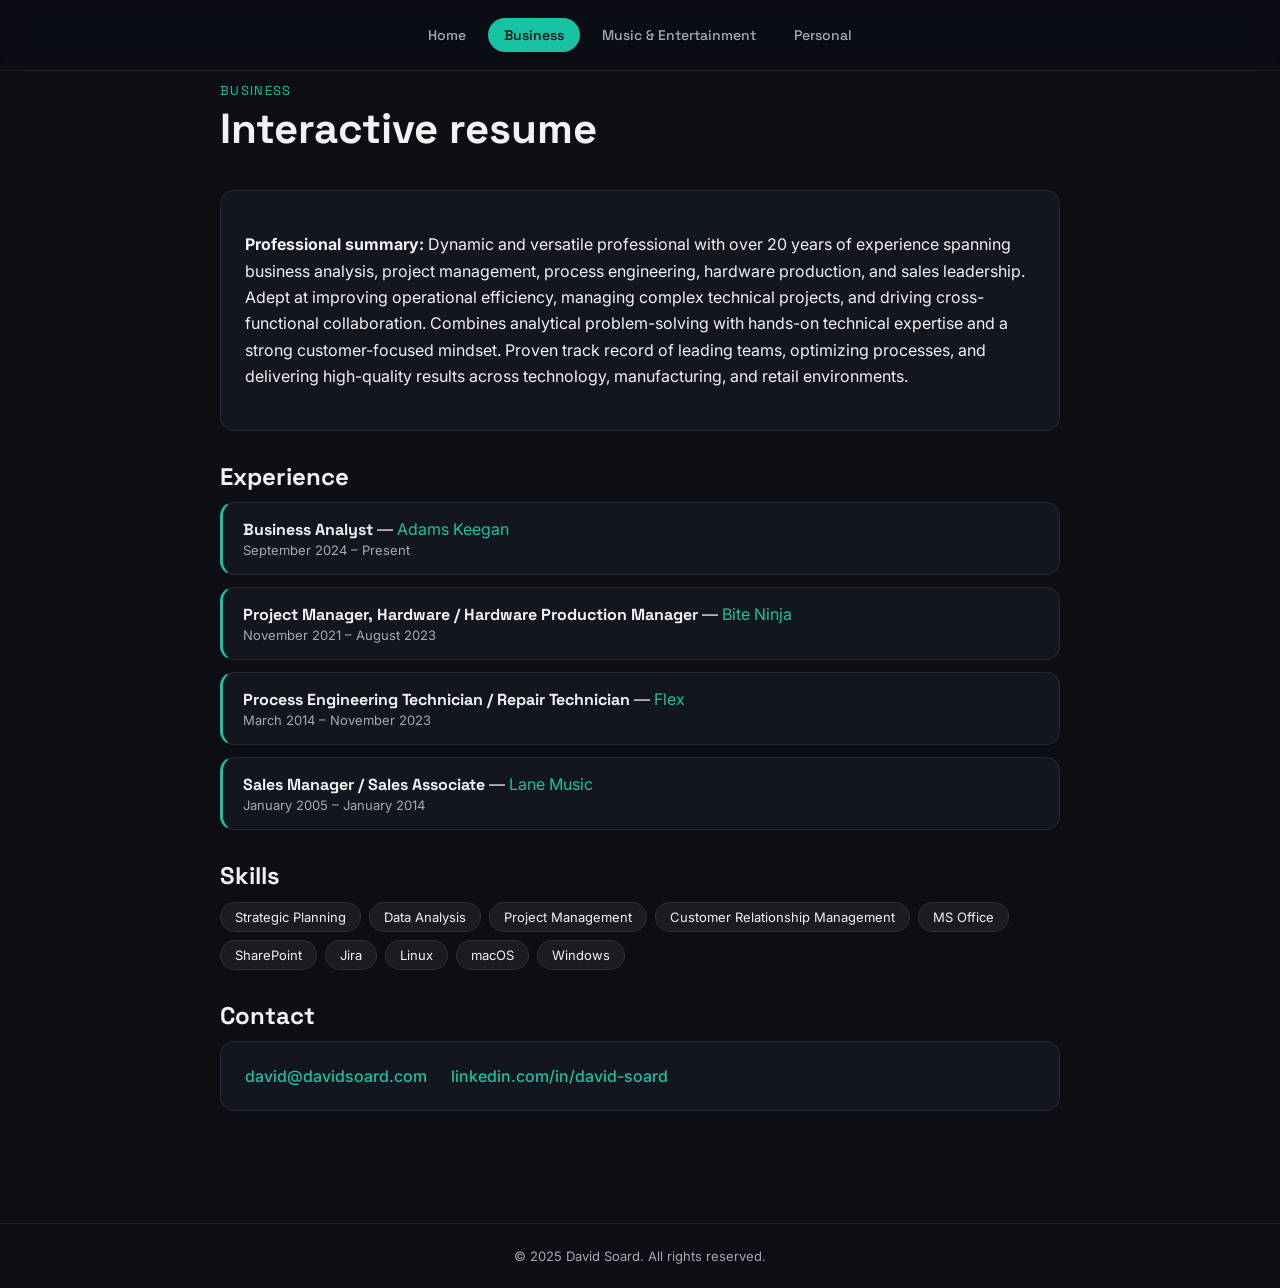
==== commit b4719c13: "Force-restore business and music pages to reviewed design The auto-merge from main interleaved conte" ====
--- a/business/index.html
+++ b/business/index.html
@@ -10,14 +10,6 @@
   <script src="/js/script.js" defer></script>
 </head>
 <body class="business">
-  <nav id="main-nav">
-    <a class="brand" href="../">DAVID SOARD</a>
-    <div class="nav-links">
-      <a href="../business/" class="active">Business</a>
-      <a href="../music/">Music</a>
-      <a href="../personal/">Personal</a>
-    </div>
-  </nav>
 
 <nav id="main-nav">
   <a href="/">Home</a>
@@ -93,108 +85,5 @@
   &copy; 2025 David Soard. All rights reserved.
 </footer>
 
-    <section class="content-section">
-      <div class="section-heading">
-        <span class="section-kicker">EXPERIENCE</span>
-        <h2>Career timeline</h2>
-        <p>Hover a role to explore the work behind the title.</p>
-      </div>
-
-      <div class="career-timeline">
-        <article class="job-card">
-          <div class="job-marker">01</div>
-          <div class="job-main">
-            <div class="job-meta">09/2024 — PRESENT</div>
-            <h3>Business Analyst</h3>
-            <a href="https://www.adamskeegan.com" target="_blank" rel="noopener">Adams Keegan ↗</a>
-            <p>Business analysis, process improvement, automation, documentation, and cross-functional operational support.</p>
-          </div>
-          <div class="job-detail">
-            <span class="detail-label">WHAT I BRING</span>
-            <ul>
-              <li>Translate operational problems into practical requirements and solutions.</li>
-              <li>Work across departments to identify inefficiencies and improve workflows.</li>
-              <li>Develop automations and documentation that make teams more proactive and less reactive.</li>
-              <li>Combine analytical thinking with hands-on understanding of how work actually gets done.</li>
-            </ul>
-          </div>
-        </article>
-
-        <article class="job-card">
-          <div class="job-marker">02</div>
-          <div class="job-main">
-            <div class="job-meta">11/2021 — 08/2023</div>
-            <h3>Project Manager — Hardware / Hardware Production Manager</h3>
-            <a href="https://www.biteninja.com" target="_blank" rel="noopener">Bite Ninja ↗</a>
-            <p>Managed hardware projects and production in a fast-moving technology environment.</p>
-          </div>
-          <div class="job-detail">
-            <span class="detail-label">WHAT I BRING</span>
-            <ul>
-              <li>Coordinated hardware production, technical requirements, and operational priorities.</li>
-              <li>Worked across technical and non-technical teams to keep projects moving.</li>
-              <li>Applied hands-on hardware knowledge to identify and resolve problems quickly.</li>
-              <li>Balanced project goals with real-world production constraints.</li>
-            </ul>
-          </div>
-        </article>
-
-        <article class="job-card">
-          <div class="job-marker">03</div>
-          <div class="job-main">
-            <div class="job-meta">03/2014 — 11/2023</div>
-            <h3>Process Engineering Technician / Repair Technician</h3>
-            <a href="https://www.flex.com" target="_blank" rel="noopener">Flex ↗</a>
-            <p>Technical troubleshooting, repair, process support, and manufacturing operations.</p>
-          </div>
-          <div class="job-detail">
-            <span class="detail-label">WHAT I BRING</span>
-            <ul>
-              <li>Diagnosed complex hardware and production issues.</li>
-              <li>Supported process engineering and manufacturing teams.</li>
-              <li>Built practical troubleshooting skills through hands-on technical work.</li>
-              <li>Learned to separate symptoms from root causes — a habit that carries into business analysis.</li>
-            </ul>
-          </div>
-        </article>
-
-        <article class="job-card">
-          <div class="job-marker">04</div>
-          <div class="job-main">
-            <div class="job-meta">01/2005 — 01/2014</div>
-            <h3>Sales Manager / Sales Associate</h3>
-            <a href="https://www.lanemusic.com" target="_blank" rel="noopener">Lane Music ↗</a>
-            <p>Sales leadership, customer relationships, product knowledge, and music-industry experience.</p>
-          </div>
-          <div class="job-detail">
-            <span class="detail-label">WHAT I BRING</span>
-            <ul>
-              <li>Built long-term customer relationships and guided purchasing decisions.</li>
-              <li>Managed sales activity and worked toward business goals.</li>
-              <li>Developed deep product knowledge across musical instruments and equipment.</li>
-              <li>Learned the customer-facing side of business before moving into technical and operational roles.</li>
-            </ul>
-          </div>
-        </article>
-      </div>
-    </section>
-
-    <section class="content-section">
-      <div class="section-heading">
-        <span class="section-kicker">SELECTED CAPABILITIES</span>
-        <h2>Where I tend to add value</h2>
-      </div>
-      <div class="capability-grid">
-        <div><strong>Analysis</strong><span>Requirements, data, root-cause thinking</span></div>
-        <div><strong>Operations</strong><span>Process improvement, documentation, efficiency</span></div>
-        <div><strong>Projects</strong><span>Coordination, prioritization, execution</span></div>
-        <div><strong>Technology</strong><span>Automation, hardware, software, systems</span></div>
-        <div><strong>People</strong><span>Cross-functional communication and collaboration</span></div>
-        <div><strong>Customers</strong><span>Sales, service, product understanding</span></div>
-      </div>
-    </section>
-  </main>
-
-  <footer>&copy; <span data-year></span> David Soard. All rights reserved.</footer>
 </body>
 </html>
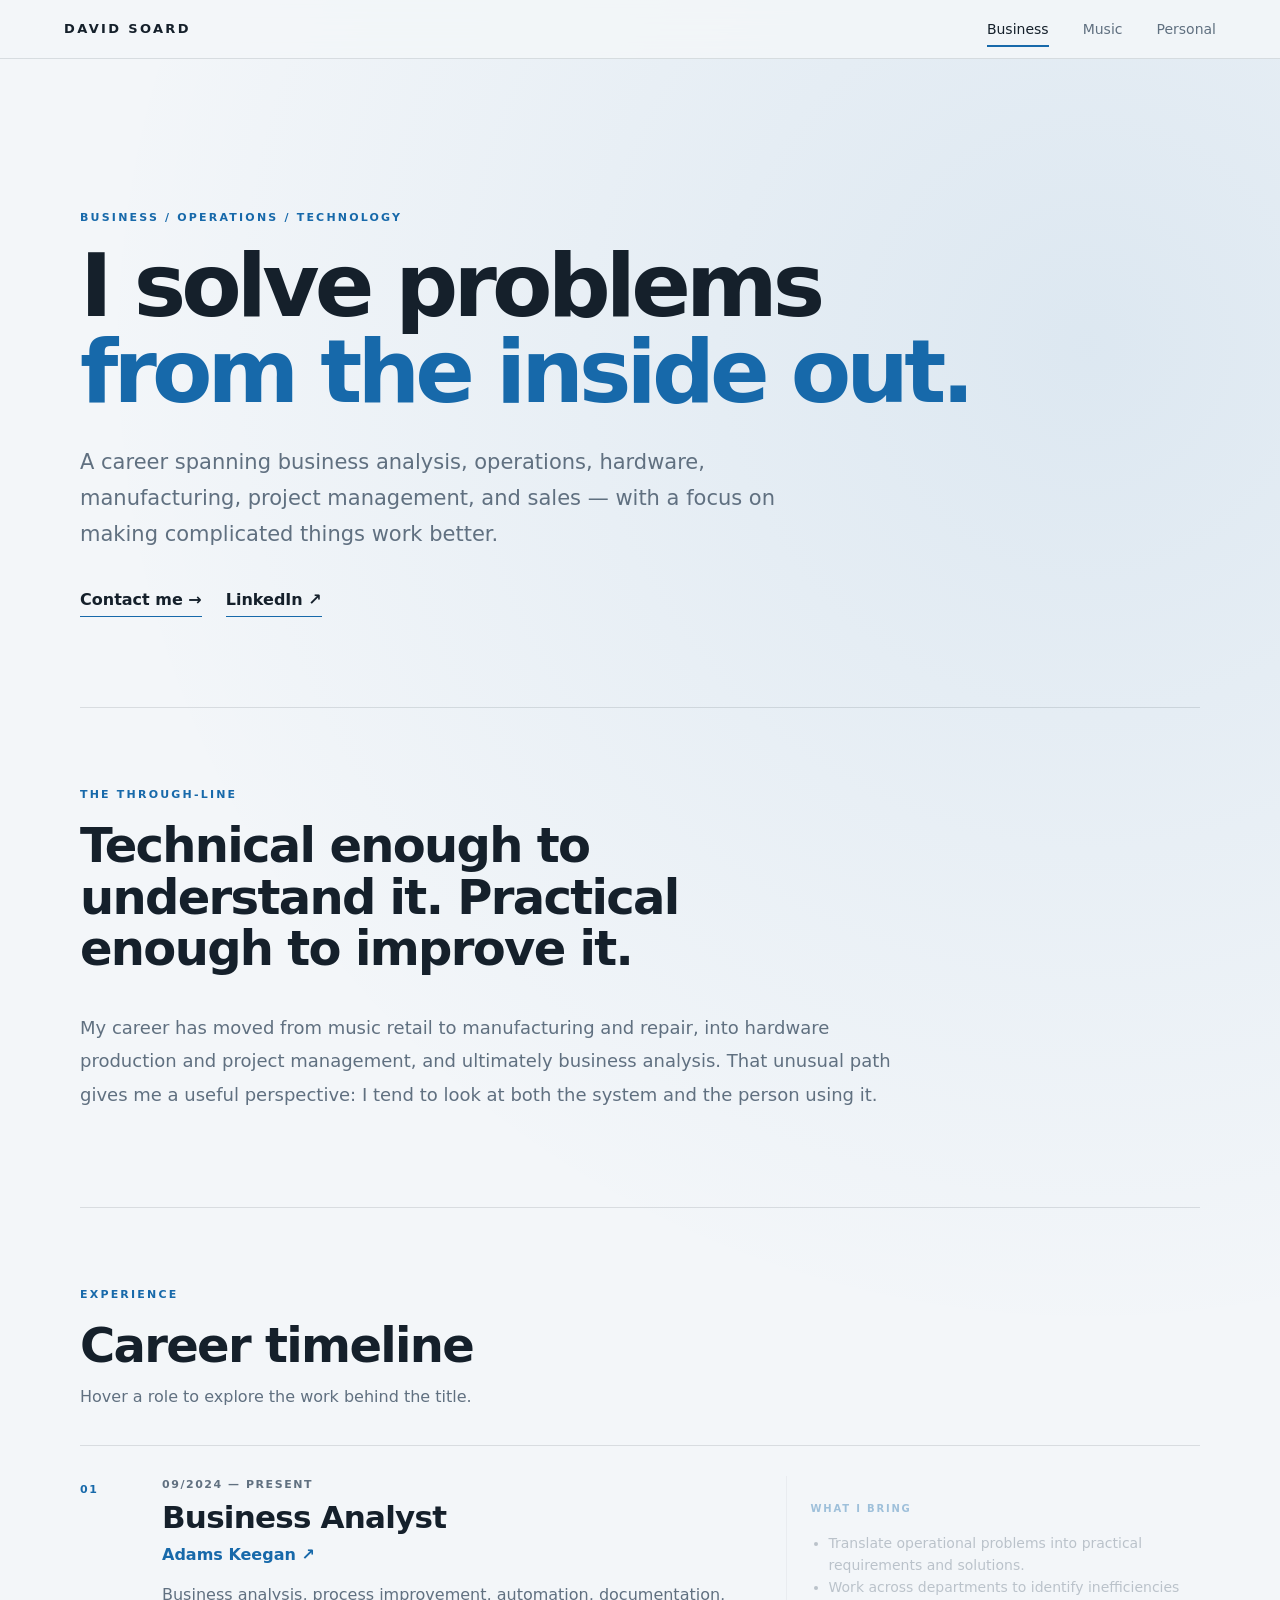
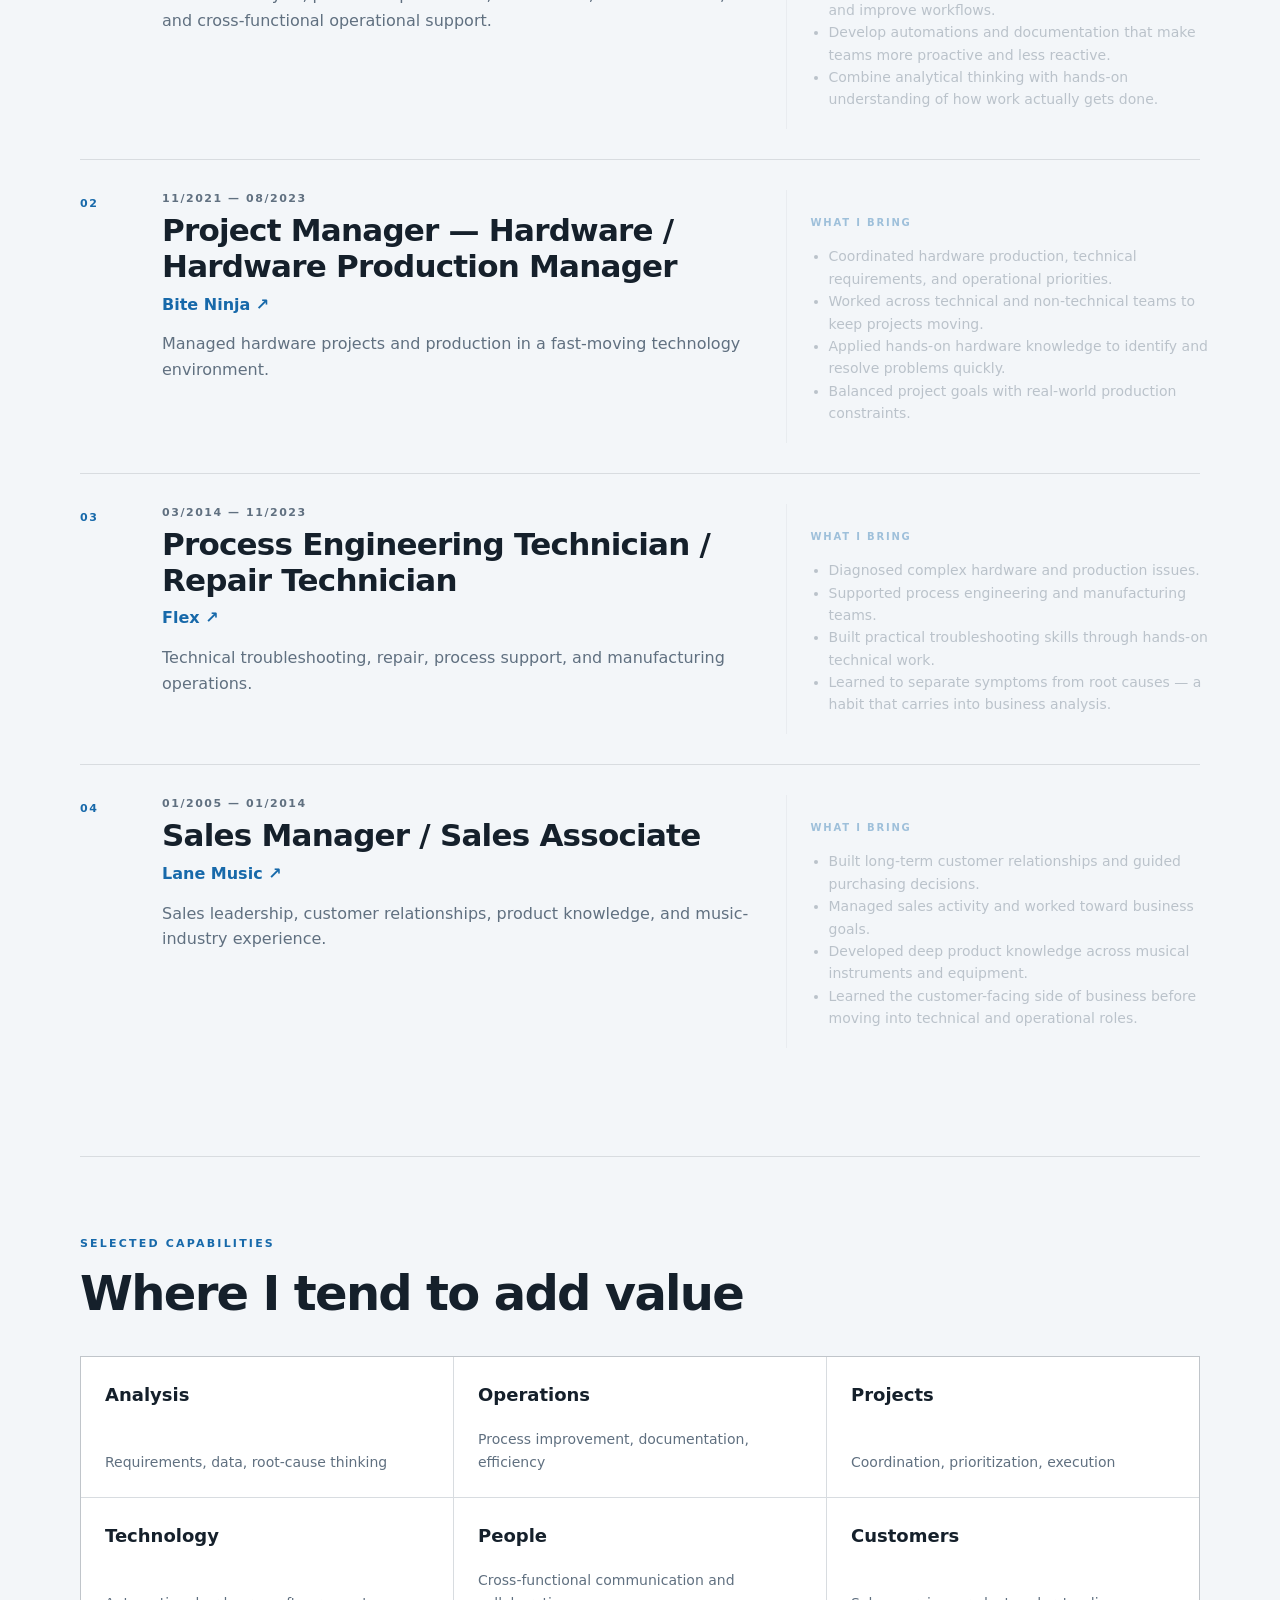
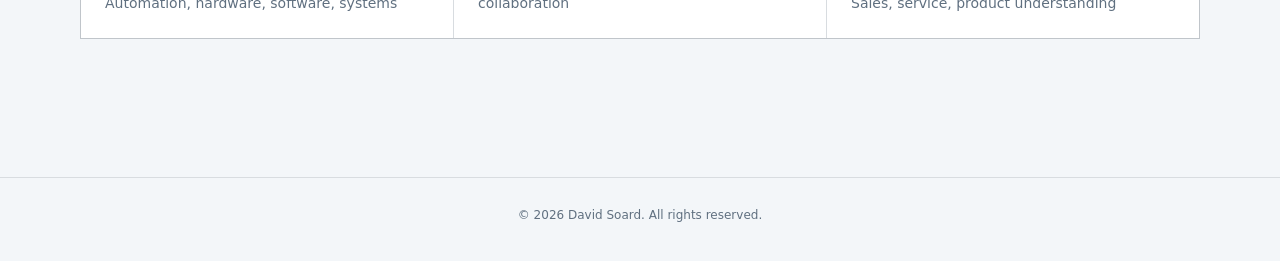
==== commit cd5087ed: "Adopt v2 design: distinct per-section themes and touch-friendly music page - Business: light profess" ====
--- a/business/index.html
+++ b/business/index.html
@@ -1,89 +1,145 @@
 <!DOCTYPE html>
 <html lang="en">
 <head>
-  <meta charset="UTF-8" />
-  <meta name="viewport" content="width=device-width, initial-scale=1" />
-  <title>Business – David Soard</title>
-  <meta name="description" content="David Soard's professional experience and skills.">
-  <link rel="icon" href="/favicon.svg" type="image/svg+xml">
-  <link rel="stylesheet" href="/css/style.css">
-  <script src="/js/script.js" defer></script>
+  <meta charset="UTF-8">
+  <meta name="viewport" content="width=device-width, initial-scale=1.0">
+  <meta name="description" content="David Soard — business analysis, operations, project management, process improvement, and technical experience.">
+  <title>Business | David Soard</title>
+  <link rel="icon" href="../favicon.svg" type="image/svg+xml">
+  <link rel="stylesheet" href="../css/style.css">
+  <script src="../js/script.js" defer></script>
 </head>
 <body class="business">
+  <nav id="main-nav">
+    <a class="brand" href="../">DAVID SOARD</a>
+    <div class="nav-links">
+      <a href="../business/" class="active">Business</a>
+      <a href="../music/">Music</a>
+      <a href="../personal/">Personal</a>
+    </div>
+  </nav>
 
-<nav id="main-nav">
-  <a href="/">Home</a>
-  <a href="/business/" class="active">Business</a>
-  <a href="/music/">Music & Entertainment</a>
-  <a href="/personal/">Personal</a>
-</nav>
+  <main class="page-shell">
+    <header class="page-hero">
+      <div class="eyebrow">BUSINESS / OPERATIONS / TECHNOLOGY</div>
+      <h1>I solve problems<br><span>from the inside out.</span></h1>
+      <p class="hero-copy">A career spanning business analysis, operations, hardware, manufacturing, project management, and sales — with a focus on making complicated things work better.</p>
+      <div class="hero-links">
+        <a class="text-link" href="mailto:david@davidsoard.com">Contact me →</a>
+        <a class="text-link" href="https://www.linkedin.com/in/david-soard" target="_blank" rel="noopener">LinkedIn ↗</a>
+      </div>
+    </header>
 
-<div class="page-header">
-  <span class="kicker">Business</span>
-  <h1>Interactive resume</h1>
-</div>
+    <section class="content-section">
+      <div class="section-heading">
+        <span class="section-kicker">THE THROUGH-LINE</span>
+        <h2>Technical enough to understand it. Practical enough to improve it.</h2>
+      </div>
+      <p class="lead">My career has moved from music retail to manufacturing and repair, into hardware production and project management, and ultimately business analysis. That unusual path gives me a useful perspective: I tend to look at both the system and the person using it.</p>
+    </section>
 
-<main class="content" style="padding-top: 16px;">
+    <section class="content-section">
+      <div class="section-heading">
+        <span class="section-kicker">EXPERIENCE</span>
+        <h2>Career timeline</h2>
+        <p>Hover a role to explore the work behind the title.</p>
+      </div>
 
-  <div class="card summary-card">
-    <p><strong>Professional summary:</strong> Dynamic and versatile professional with over 20 years of experience spanning business analysis, project management, process engineering, hardware production, and sales leadership. Adept at improving operational efficiency, managing complex technical projects, and driving cross-functional collaboration. Combines analytical problem-solving with hands-on technical expertise and a strong customer-focused mindset. Proven track record of leading teams, optimizing processes, and delivering high-quality results across technology, manufacturing, and retail environments.</p>
-  </div>
+      <div class="career-timeline">
+        <article class="job-card">
+          <div class="job-marker">01</div>
+          <div class="job-main">
+            <div class="job-meta">09/2024 — PRESENT</div>
+            <h3>Business Analyst</h3>
+            <a href="https://www.adamskeegan.com" target="_blank" rel="noopener">Adams Keegan ↗</a>
+            <p>Business analysis, process improvement, automation, documentation, and cross-functional operational support.</p>
+          </div>
+          <div class="job-detail">
+            <span class="detail-label">WHAT I BRING</span>
+            <ul>
+              <li>Translate operational problems into practical requirements and solutions.</li>
+              <li>Work across departments to identify inefficiencies and improve workflows.</li>
+              <li>Develop automations and documentation that make teams more proactive and less reactive.</li>
+              <li>Combine analytical thinking with hands-on understanding of how work actually gets done.</li>
+            </ul>
+          </div>
+        </article>
 
-  <section style="padding: 0; margin: 32px auto;">
-    <h2>Experience</h2>
-    <ul class="timeline">
-      <li>
-        <span class="role">Business Analyst</span>
-        <span class="org"> — <a href="https://www.adamskeegan.com" target="_blank">Adams Keegan</a></span>
-        <span class="dates">September 2024 – Present</span>
-      </li>
-      <li>
-        <span class="role">Project Manager, Hardware / Hardware Production Manager</span>
-        <span class="org"> — <a href="https://www.biteninja.com" target="_blank">Bite Ninja</a></span>
-        <span class="dates">November 2021 – August 2023</span>
-      </li>
-      <li>
-        <span class="role">Process Engineering Technician / Repair Technician</span>
-        <span class="org"> — <a href="https://www.flex.com" target="_blank">Flex</a></span>
-        <span class="dates">March 2014 – November 2023</span>
-      </li>
-      <li>
-        <span class="role">Sales Manager / Sales Associate</span>
-        <span class="org"> — <a href="https://www.lanemusic.com" target="_blank">Lane Music</a></span>
-        <span class="dates">January 2005 – January 2014</span>
-      </li>
-    </ul>
-  </section>
+        <article class="job-card">
+          <div class="job-marker">02</div>
+          <div class="job-main">
+            <div class="job-meta">11/2021 — 08/2023</div>
+            <h3>Project Manager — Hardware / Hardware Production Manager</h3>
+            <a href="https://www.biteninja.com" target="_blank" rel="noopener">Bite Ninja ↗</a>
+            <p>Managed hardware projects and production in a fast-moving technology environment.</p>
+          </div>
+          <div class="job-detail">
+            <span class="detail-label">WHAT I BRING</span>
+            <ul>
+              <li>Coordinated hardware production, technical requirements, and operational priorities.</li>
+              <li>Worked across technical and non-technical teams to keep projects moving.</li>
+              <li>Applied hands-on hardware knowledge to identify and resolve problems quickly.</li>
+              <li>Balanced project goals with real-world production constraints.</li>
+            </ul>
+          </div>
+        </article>
 
-  <section style="padding: 0; margin: 32px auto;">
-    <h2>Skills</h2>
-    <ul class="tag-list">
-      <li>Strategic Planning</li>
-      <li>Data Analysis</li>
-      <li>Project Management</li>
-      <li>Customer Relationship Management</li>
-      <li>MS Office</li>
-      <li>SharePoint</li>
-      <li>Jira</li>
-      <li>Linux</li>
-      <li>macOS</li>
-      <li>Windows</li>
-    </ul>
-  </section>
+        <article class="job-card">
+          <div class="job-marker">03</div>
+          <div class="job-main">
+            <div class="job-meta">03/2014 — 11/2023</div>
+            <h3>Process Engineering Technician / Repair Technician</h3>
+            <a href="https://www.flex.com" target="_blank" rel="noopener">Flex ↗</a>
+            <p>Technical troubleshooting, repair, process support, and manufacturing operations.</p>
+          </div>
+          <div class="job-detail">
+            <span class="detail-label">WHAT I BRING</span>
+            <ul>
+              <li>Diagnosed complex hardware and production issues.</li>
+              <li>Supported process engineering and manufacturing teams.</li>
+              <li>Built practical troubleshooting skills through hands-on technical work.</li>
+              <li>Learned to separate symptoms from root causes — a habit that carries into business analysis.</li>
+            </ul>
+          </div>
+        </article>
 
-  <section style="padding: 0; margin: 32px auto;">
-    <h2>Contact</h2>
-    <div class="card contact-card">
-      <a href="mailto:david@davidsoard.com">david@davidsoard.com</a>
-      <a href="https://www.linkedin.com/in/david-soard" target="_blank">linkedin.com/in/david-soard</a>
-    </div>
-  </section>
+        <article class="job-card">
+          <div class="job-marker">04</div>
+          <div class="job-main">
+            <div class="job-meta">01/2005 — 01/2014</div>
+            <h3>Sales Manager / Sales Associate</h3>
+            <a href="https://www.lanemusic.com" target="_blank" rel="noopener">Lane Music ↗</a>
+            <p>Sales leadership, customer relationships, product knowledge, and music-industry experience.</p>
+          </div>
+          <div class="job-detail">
+            <span class="detail-label">WHAT I BRING</span>
+            <ul>
+              <li>Built long-term customer relationships and guided purchasing decisions.</li>
+              <li>Managed sales activity and worked toward business goals.</li>
+              <li>Developed deep product knowledge across musical instruments and equipment.</li>
+              <li>Learned the customer-facing side of business before moving into technical and operational roles.</li>
+            </ul>
+          </div>
+        </article>
+      </div>
+    </section>
 
-</main>
+    <section class="content-section">
+      <div class="section-heading">
+        <span class="section-kicker">SELECTED CAPABILITIES</span>
+        <h2>Where I tend to add value</h2>
+      </div>
+      <div class="capability-grid">
+        <div><strong>Analysis</strong><span>Requirements, data, root-cause thinking</span></div>
+        <div><strong>Operations</strong><span>Process improvement, documentation, efficiency</span></div>
+        <div><strong>Projects</strong><span>Coordination, prioritization, execution</span></div>
+        <div><strong>Technology</strong><span>Automation, hardware, software, systems</span></div>
+        <div><strong>People</strong><span>Cross-functional communication and collaboration</span></div>
+        <div><strong>Customers</strong><span>Sales, service, product understanding</span></div>
+      </div>
+    </section>
+  </main>
 
-<footer>
-  &copy; 2025 David Soard. All rights reserved.
-</footer>
-
+  <footer>&copy; <span data-year></span> David Soard. All rights reserved.</footer>
 </body>
 </html>
--- a/css/style.css
+++ b/css/style.css
@@ -1,458 +1,785 @@
-/* ============================================================
-   David Soard — global styles
-   Bold, modern design system shared across all pages
-   ============================================================ */
-
-@import url('https://fonts.googleapis.com/css2?family=Space+Grotesk:wght@500;700&family=Inter:wght@400;500;600&display=swap');
+/* =========================================================
+   DAVID SOARD — SITE DESIGN SYSTEM
+   ========================================================= */
 
 :root {
-  --bg: #0c0e14;
-  --bg-elevated: #14161f;
-  --text: #f2f2f4;
-  --text-dim: #a7a9b4;
-  --accent: #4f8cff;
-  --accent-text: #0c0e14;
-  --border: rgba(255,255,255,0.08);
-
-  --coral: #ff5a4e;
-  --teal: #17c3a2;
-  --pink: #ef5da8;
-
-  --font-display: 'Space Grotesk', system-ui, sans-serif;
-  --font-body: 'Inter', system-ui, -apple-system, sans-serif;
-
-  --radius: 14px;
+  --bg: #0b0d10;
+  --surface: #12161b;
+  --surface-2: #171c22;
+  --text: #f3f5f7;
+  --muted: #9ca6b2;
+  --line: rgba(255,255,255,.10);
+  --accent: #5c8dff;
+  --accent-soft: rgba(92,141,255,.16);
+  --font: "Segoe UI", Inter, system-ui, -apple-system, BlinkMacSystemFont, sans-serif;
+  --serif: Georgia, "Times New Roman", serif;
+  --max: 1120px;
 }
 
 * { box-sizing: border-box; }
+
+html { scroll-behavior: smooth; }
 
 body {
   margin: 0;
-  font-family: var(--font-body);
+  min-height: 100vh;
+  font-family: var(--font);
   background: var(--bg);
   color: var(--text);
-  min-height: 100vh;
+  line-height: 1.6;
 }
 
 a { color: inherit; }
 
-h1, h2, h3 {
-  font-family: var(--font-display);
-  font-weight: 700;
-  line-height: 1.15;
-  margin: 0 0 0.5em;
-}
-
-p { line-height: 1.65; color: var(--text-dim); }
-
-/* ===== Navigation ===== */
+button, a { -webkit-tap-highlight-color: transparent; }
+
+::selection {
+  background: var(--accent);
+  color: white;
+}
+
+/* ---------------- Navigation ---------------- */
+
 #main-nav {
   position: sticky;
   top: 0;
+  z-index: 1000;
   display: flex;
-  justify-content: center;
-  gap: 6px;
-  padding: 18px 16px;
-  background: rgba(12,14,20,0.85);
-  backdrop-filter: blur(10px);
-  border-bottom: 1px solid var(--border);
-  z-index: 1000;
-  flex-wrap: wrap;
-}
-
-#main-nav a {
-  color: var(--text-dim);
+  align-items: center;
+  justify-content: space-between;
+  gap: 24px;
+  width: 100%;
+  padding: 18px clamp(20px, 5vw, 64px);
+  background: rgba(8, 10, 13, 0.88);
+  backdrop-filter: blur(16px);
+  border-bottom: 1px solid var(--line);
+}
+
+#main-nav .brand {
+  font-size: 13px;
+  font-weight: 800;
+  letter-spacing: .18em;
   text-decoration: none;
-  font-family: var(--font-display);
-  font-weight: 500;
+  white-space: nowrap;
+}
+
+#main-nav .nav-links {
+  display: flex;
+  align-items: center;
+  gap: clamp(16px, 3vw, 34px);
+}
+
+#main-nav .nav-links a {
+  position: relative;
+  color: var(--muted);
+  text-decoration: none;
   font-size: 14px;
-  padding: 8px 16px;
-  border-radius: 999px;
-  transition: background 0.2s ease, color 0.2s ease;
-}
-
-#main-nav a:hover {
+  transition: color .2s ease;
+}
+
+#main-nav .nav-links a::after {
+  content: "";
+  position: absolute;
+  left: 0;
+  right: 0;
+  bottom: -7px;
+  height: 2px;
+  background: var(--accent);
+  transform: scaleX(0);
+  transform-origin: center;
+  transition: transform .2s ease;
+}
+
+#main-nav .nav-links a:hover,
+#main-nav .nav-links a.active {
   color: var(--text);
-  background: rgba(255,255,255,0.06);
-}
-
-#main-nav a.active {
-  color: var(--accent-text);
-  background: var(--accent);
-}
-
-/* ===== Content containers ===== */
-section {
-  max-width: 880px;
+}
+
+#main-nav .nav-links a.active::after,
+#main-nav .nav-links a:hover::after {
+  transform: scaleX(1);
+}
+
+/* ---------------- Shared Layout ---------------- */
+
+.page-shell {
+  width: min(var(--max), calc(100% - 40px));
   margin: 0 auto;
-  padding: 20px;
-}
-
-main.content {
-  max-width: 880px;
-  margin: 0 auto;
-  padding: 48px 20px 20px;
-}
-
-/* ===== Landing Page ===== */
-body.landing {
-  display: flex;
-  flex-direction: column;
-}
-
-.hero {
+}
+
+.page-hero {
+  padding: clamp(76px, 12vw, 150px) 0 90px;
   max-width: 900px;
-  margin: 0 auto;
-  width: 100%;
-  padding: 80px 24px 40px;
-  text-align: center;
-}
-
-.hero .eyebrow {
-  font-family: var(--font-display);
-  font-size: 13px;
-  letter-spacing: 0.12em;
+}
+
+.eyebrow,
+.section-kicker {
+  display: block;
+  margin-bottom: 16px;
+  color: var(--accent);
+  font-size: 11px;
+  font-weight: 800;
+  letter-spacing: .20em;
   text-transform: uppercase;
+}
+
+.page-hero h1 {
+  margin: 0;
+  font-size: clamp(48px, 8vw, 88px);
+  line-height: .98;
+  letter-spacing: -.055em;
+  font-weight: 750;
+}
+
+.page-hero h1 span {
   color: var(--accent);
-  opacity: 0;
-  animation: fadeSlideDown 0.8s ease-out forwards;
-}
-
-.hero h1 {
-  font-size: clamp(40px, 7vw, 68px);
-  margin: 10px 0 12px;
-  opacity: 0;
-  animation: fadeSlideDown 0.9s ease-out 0.1s forwards;
-}
-
-.hero p.tagline {
-  font-size: 18px;
-  color: var(--text-dim);
-  max-width: 560px;
-  margin: 0 auto;
-  opacity: 0;
-  animation: fadeSlideDown 0.9s ease-out 0.2s forwards;
-}
-
-#portal-buttons {
-  display: grid;
-  grid-template-columns: repeat(3, 1fr);
-  gap: 16px;
-  max-width: 900px;
-  width: 100%;
-  margin: 24px auto 80px;
-  padding: 0 24px;
-}
-
-#portal-buttons .portal-btn {
-  opacity: 0;
-  transform: translateY(20px);
-  display: flex;
-  flex-direction: column;
-  justify-content: flex-end;
-  min-height: 200px;
-  padding: 24px;
-  border-radius: var(--radius);
-  text-decoration: none;
-  font-family: var(--font-display);
-  font-weight: 700;
-  font-size: 22px;
-  color: white;
-  position: relative;
-  overflow: hidden;
-  animation: fadeSlideUp 0.7s ease-out forwards;
-  transition: transform 0.25s ease, box-shadow 0.25s ease;
-}
-
-.portal-btn .sub {
-  display: block;
-  font-family: var(--font-body);
-  font-weight: 400;
-  font-size: 13px;
-  opacity: 0.85;
-  margin-top: 4px;
-}
-
-#portal-buttons .portal-btn:nth-child(1) { background: var(--coral); animation-delay: 0.5s; }
-#portal-buttons .portal-btn:nth-child(2) { background: var(--teal); animation-delay: 0.65s; }
-#portal-buttons .portal-btn:nth-child(3) { background: var(--pink); animation-delay: 0.8s; }
-
-#portal-buttons .portal-btn:hover {
-  transform: translateY(-6px) scale(1.02);
-  box-shadow: 0 16px 32px rgba(0,0,0,0.35);
-}
-
-@keyframes fadeSlideDown {
-  0% { opacity: 0; transform: translateY(-16px); }
-  100% { opacity: 1; transform: translateY(0); }
-}
-
-@keyframes fadeSlideUp {
-  0% { opacity: 0; transform: translateY(20px); }
-  100% { opacity: 1; transform: translateY(0); }
-}
-
-@media (max-width: 640px) {
-  #portal-buttons { grid-template-columns: 1fr; }
-}
-
-/* ===== Page Themes ===== */
-body.business { --accent: var(--teal); }
-body.music { --accent: var(--coral); }
-body.personal { --accent: var(--pink); }
-
-/* ===== Page Header (subpages) ===== */
-.page-header {
-  max-width: 880px;
-  margin: 0 auto;
-  padding: 8px 20px 0;
-}
-
-.page-header .kicker {
-  font-family: var(--font-display);
-  font-size: 13px;
-  letter-spacing: 0.1em;
-  text-transform: uppercase;
-  color: var(--accent);
-}
-
-.page-header h1 { font-size: clamp(30px, 5vw, 42px); margin-top: 6px; }
-
-/* ===== Cards (shared) ===== */
-.card {
-  background: var(--bg-elevated);
-  border: 1px solid var(--border);
-  border-radius: var(--radius);
-  padding: 24px;
-  margin-bottom: 16px;
-}
-
-/* ===== Business / Resume ===== */
-.summary-card p { color: var(--text); }
-
-.timeline {
-  list-style: none;
-  margin: 0;
-  padding: 0;
-  display: flex;
-  flex-direction: column;
-  gap: 12px;
-}
-
-.timeline li {
-  background: var(--bg-elevated);
-  border: 1px solid var(--border);
-  border-left: 3px solid var(--accent);
-  border-radius: var(--radius);
-  padding: 16px 20px;
-}
-
-.timeline .role {
-  font-family: var(--font-display);
-  font-weight: 700;
-  font-size: 16px;
-  color: var(--text);
-}
-
-.timeline .org a {
-  color: var(--accent);
-  text-decoration: none;
-}
-.timeline .org a:hover { text-decoration: underline; }
-
-.timeline .dates {
-  display: block;
-  font-size: 13px;
-  color: var(--text-dim);
-  margin-top: 2px;
-}
-
-.tag-list {
-  display: flex;
-  flex-wrap: wrap;
-  gap: 8px;
-  list-style: none;
-  padding: 0;
-  margin: 0;
-}
-
-.tag-list li {
-  background: rgba(255,255,255,0.06);
-  border: 1px solid var(--border);
-  color: var(--text);
-  font-size: 13px;
-  padding: 6px 14px;
-  border-radius: 999px;
-}
-
-.contact-card {
+}
+
+.hero-copy {
+  max-width: 700px;
+  margin: 30px 0 0;
+  color: var(--muted);
+  font-size: clamp(17px, 2vw, 21px);
+  line-height: 1.7;
+}
+
+.hero-links {
   display: flex;
   flex-wrap: wrap;
   gap: 24px;
-  align-items: center;
-}
-
-.contact-card a {
+  margin-top: 34px;
+}
+
+.text-link {
+  color: var(--text);
+  text-decoration: none;
+  font-weight: 700;
+  border-bottom: 1px solid var(--accent);
+  padding-bottom: 4px;
+}
+
+.text-link:hover { color: var(--accent); }
+
+.content-section {
+  padding: 78px 0;
+  border-top: 1px solid var(--line);
+}
+
+.section-heading {
+  max-width: 760px;
+  margin-bottom: 36px;
+}
+
+.section-heading h2 {
+  margin: 0 0 12px;
+  font-size: clamp(30px, 4vw, 48px);
+  line-height: 1.08;
+  letter-spacing: -.035em;
+}
+
+.section-heading p {
+  margin: 0;
+  color: var(--muted);
+}
+
+.lead {
+  max-width: 850px;
+  color: var(--muted);
+  font-size: 18px;
+  line-height: 1.85;
+}
+
+footer {
+  margin-top: 60px;
+  padding: 28px 20px 36px;
+  border-top: 1px solid var(--line);
+  color: var(--muted);
+  font-size: 12px;
+  text-align: center;
+}
+
+/* =========================================================
+   LANDING
+   ========================================================= */
+
+body.landing {
+  --bg: #080a0d;
+  position: relative;
+  display: grid;
+  place-items: center;
+  overflow-x: hidden;
+  background:
+    radial-gradient(circle at 18% 20%, rgba(92,141,255,.12), transparent 28%),
+    radial-gradient(circle at 82% 72%, rgba(233,69,96,.10), transparent 28%),
+    #080a0d;
+}
+
+body.landing::before {
+  content: "";
+  position: fixed;
+  inset: 0;
+  pointer-events: none;
+  background-image: linear-gradient(rgba(255,255,255,.025) 1px, transparent 1px),
+                    linear-gradient(90deg, rgba(255,255,255,.025) 1px, transparent 1px);
+  background-size: 70px 70px;
+  mask-image: linear-gradient(to bottom, black, transparent);
+}
+
+.landing-shell {
+  width: min(1180px, calc(100% - 40px));
+  padding: 70px 0 50px;
+}
+
+.landing-header {
+  max-width: 780px;
+  margin-bottom: 48px;
+}
+
+.landing-header .eyebrow {
+  animation: rise .8s ease both;
+}
+
+.landing-header h1 {
+  margin: 0;
+  font-size: clamp(54px, 9vw, 104px);
+  line-height: .9;
+  letter-spacing: -.065em;
+  animation: rise .8s .08s ease both;
+}
+
+.landing-header h1 span { color: #777f8b; }
+
+.landing-intro {
+  max-width: 560px;
+  margin: 28px 0 0;
+  color: var(--muted);
+  font-size: 18px;
+  animation: rise .8s .16s ease both;
+}
+
+.portal-grid {
+  display: grid;
+  grid-template-columns: repeat(3, 1fr);
+  gap: 14px;
+}
+
+.portal-card {
+  --portal-accent: #5c8dff;
+  position: relative;
+  display: flex;
+  min-height: 330px;
+  flex-direction: column;
+  justify-content: flex-end;
+  padding: 28px;
+  overflow: hidden;
+  color: white;
+  text-decoration: none;
+  border: 1px solid rgba(255,255,255,.10);
+  background: linear-gradient(145deg, rgba(255,255,255,.06), rgba(255,255,255,.015));
+  transition: transform .35s ease, border-color .35s ease, background .35s ease;
+  animation: rise .8s .24s ease both;
+}
+
+.portal-card::before {
+  content: "";
+  position: absolute;
+  inset: auto -20% -45% -20%;
+  height: 70%;
+  background: var(--portal-accent);
+  opacity: .06;
+  filter: blur(40px);
+  transition: opacity .35s ease, transform .35s ease;
+}
+
+.portal-card:hover {
+  transform: translateY(-8px);
+  border-color: color-mix(in srgb, var(--portal-accent) 65%, white 10%);
+}
+
+.portal-card:hover::before {
+  opacity: .22;
+  transform: translateY(-20px);
+}
+
+.portal-business { --portal-accent: #5c8dff; }
+.portal-music { --portal-accent: #e94560; }
+.portal-personal { --portal-accent: #e4a36b; }
+
+.portal-number {
+  position: absolute;
+  top: 24px;
+  left: 28px;
+  color: var(--muted);
+  font-size: 11px;
+  letter-spacing: .16em;
+}
+
+.portal-label {
+  position: relative;
+  font-size: clamp(26px, 3vw, 38px);
+  font-weight: 750;
+  line-height: 1;
+  letter-spacing: -.035em;
+}
+
+.portal-action {
+  position: relative;
+  margin-top: 14px;
+  color: var(--portal-accent);
+  font-size: 11px;
+  font-weight: 900;
+  letter-spacing: .22em;
+}
+
+.portal-description {
+  position: relative;
+  max-width: 290px;
+  margin-top: 14px;
+  color: var(--muted);
+  font-size: 14px;
+}
+
+/* =========================================================
+   BUSINESS
+   ========================================================= */
+
+body.business {
+  --bg: #f3f6f9;
+  --surface: #ffffff;
+  --surface-2: #edf2f7;
+  --text: #15202b;
+  --muted: #607080;
+  --line: rgba(21,32,43,.12);
+  --accent: #1769aa;
+  background:
+    radial-gradient(circle at 85% 10%, rgba(23,105,170,.10), transparent 30%),
+    var(--bg);
+}
+
+body.business #main-nav {
+  background: color-mix(in srgb, var(--bg) 88%, transparent);
+}
+
+body.business .job-card {
+  position: relative;
+  display: grid;
+  grid-template-columns: 58px minmax(0, 1fr) minmax(280px, .72fr);
+  gap: 24px;
+  padding: 30px 0;
+  border-top: 1px solid var(--line);
+  transition: padding .25s ease, background .25s ease;
+}
+
+.job-marker {
+  color: var(--accent);
+  font-size: 11px;
+  font-weight: 800;
+  letter-spacing: .14em;
+  padding-top: 5px;
+}
+
+.job-meta {
+  margin-bottom: 6px;
+  color: var(--muted);
+  font-size: 11px;
+  font-weight: 800;
+  letter-spacing: .14em;
+}
+
+.job-main h3 {
+  margin: 0;
+  font-size: clamp(22px, 3vw, 31px);
+  line-height: 1.15;
+  letter-spacing: -.025em;
+}
+
+.job-main a {
+  display: inline-block;
+  margin-top: 7px;
   color: var(--accent);
   text-decoration: none;
-  font-weight: 500;
-}
-.contact-card a:hover { text-decoration: underline; }
-
-/* ===== Music Page ===== */
-.bands-list {
-  list-style: none;
-  padding: 0;
-  margin: 0;
+  font-weight: 700;
+}
+
+.job-main p {
+  margin: 14px 0 0;
+  color: var(--muted);
+}
+
+.job-detail {
+  align-self: stretch;
+  padding: 18px 0 18px 24px;
+  border-left: 1px solid var(--line);
+  opacity: .38;
+  transform: translateX(10px);
+  transition: opacity .25s ease, transform .25s ease;
+}
+
+.job-card:hover .job-detail,
+.job-card:focus-within .job-detail {
+  opacity: 1;
+  transform: translateX(0);
+}
+
+.detail-label {
+  color: var(--accent);
+  font-size: 10px;
+  font-weight: 900;
+  letter-spacing: .18em;
+}
+
+.job-detail ul {
+  margin: 12px 0 0;
+  padding-left: 18px;
+  color: var(--muted);
+  font-size: 14px;
+}
+
+.capability-grid {
+  display: grid;
+  grid-template-columns: repeat(3, 1fr);
+  gap: 1px;
+  overflow: hidden;
+  border: 1px solid var(--line);
+  background: var(--line);
+}
+
+.capability-grid > div {
   display: flex;
+  min-height: 140px;
   flex-direction: column;
+  justify-content: space-between;
+  padding: 24px;
+  background: var(--surface);
+}
+
+.capability-grid strong { font-size: 18px; }
+.capability-grid span { color: var(--muted); font-size: 14px; }
+
+/* =========================================================
+   MUSIC
+   ========================================================= */
+
+body.music {
+  --bg: #0d0c14;
+  --surface: #15131e;
+  --surface-2: #1d1928;
+  --text: #f8f7fb;
+  --muted: #aaa4b5;
+  --line: rgba(255,255,255,.10);
+  --accent: #e94560;
+  background:
+    radial-gradient(circle at 80% 5%, rgba(233,69,96,.14), transparent 30%),
+    radial-gradient(circle at 10% 35%, rgba(116,76,190,.10), transparent 26%),
+    var(--bg);
+}
+
+body.music .artist-list {
+  display: grid;
   gap: 12px;
 }
 
-.band-item {
-  position: relative;
-  cursor: pointer;
-  background: var(--bg-elevated);
-  border: 1px solid var(--border);
-  border-radius: var(--radius);
-  padding: 16px 20px;
-  transition: border-color 0.2s ease;
-}
-
-.band-item:hover { border-color: var(--accent); }
-
-.band-row {
+.artist-card {
+  overflow: hidden;
+  border: 1px solid var(--line);
+  background: rgba(255,255,255,.025);
+  transition: border-color .25s ease, background .25s ease;
+}
+
+.artist-card:hover,
+.artist-card:focus-within {
+  border-color: rgba(233,69,96,.45);
+  background: rgba(255,255,255,.045);
+}
+
+.artist-trigger {
   display: flex;
   align-items: center;
-  flex-wrap: wrap;
-  gap: 4px;
-}
-
-.band-name {
-  font-family: var(--font-display);
-  font-weight: 700;
-  font-size: 16px;
-  color: var(--text);
-  margin-right: 6px;
-}
-
-.band-role {
-  color: var(--text-dim);
-  margin-right: 12px;
-  font-size: 14px;
+  justify-content: space-between;
+  gap: 20px;
+  min-height: 108px;
+  padding: 24px 28px;
+}
+
+.artist-trigger h3 {
+  margin: 3px 0 0;
+  font-size: clamp(25px, 4vw, 40px);
+  line-height: 1;
+  letter-spacing: -.04em;
+}
+
+.artist-role {
+  color: var(--accent);
+  font-size: 10px;
+  font-weight: 900;
+  letter-spacing: .18em;
 }
 
 .band-icons {
   display: inline-flex;
-  gap: 12px;
-  margin-left: auto;
+  flex-shrink: 0;
+  gap: 11px;
 }
 
 .band-icons a {
-  display: inline-flex;
-  align-items: center;
-  justify-content: center;
+  display: grid;
+  width: 32px;
+  height: 32px;
+  place-items: center;
+  border: 1px solid var(--line);
+  border-radius: 50%;
+  transition: transform .2s ease, border-color .2s ease, background .2s ease;
 }
 
 .band-icons img {
-  width: 20px;
-  height: 20px;
-  opacity: 0.7;
-  filter: invert(1) grayscale(100%);
-  transition: transform 0.2s ease, opacity 0.2s ease, filter 0.25s ease;
-}
-
-.band-icons a:hover img {
-  transform: scale(1.15);
+  width: 16px;
+  height: 16px;
+  opacity: .72;
+  filter: grayscale(1) brightness(1.8);
+  transition: transform .2s ease, opacity .2s ease, filter .2s ease;
+}
+
+.band-icons a:hover {
+  transform: translateY(-2px);
+  border-color: rgba(255,255,255,.30);
+}
+
+.band-icons a:hover img { opacity: 1; filter: none; }
+
+.artist-reel {
+  display: grid;
+  grid-template-rows: 0fr;
+  opacity: 0;
+  transition: grid-template-rows .4s ease, opacity .3s ease;
+}
+
+.artist-card:hover .artist-reel,
+.artist-card:focus-within .artist-reel,
+.artist-card.is-open .artist-reel {
+  grid-template-rows: 1fr;
   opacity: 1;
 }
 
-.icon-spotify:hover img { filter: invert(56%) sepia(84%) saturate(420%) hue-rotate(86deg) brightness(95%) contrast(90%); }
-.icon-youtube:hover img { filter: invert(16%) sepia(98%) saturate(7410%) hue-rotate(357deg) brightness(95%) contrast(112%); }
-.icon-facebook:hover img { filter: invert(32%) sepia(94%) saturate(1860%) hue-rotate(203deg) brightness(96%) contrast(92%); }
-.icon-website:hover img { filter: invert(63%) sepia(48%) saturate(3900%) hue-rotate(330deg) brightness(98%) contrast(90%); }
-
-.video-panel {
-  max-height: 0;
+.artist-reel > div {
   overflow: hidden;
-  transition: max-height 0.4s ease, opacity 0.3s ease, margin-top 0.4s ease;
-  opacity: 0;
-}
-
-.band-item:hover .video-panel,
-.band-item:focus-within .video-panel {
-  max-height: 260px;
-  opacity: 1;
-  margin-top: 16px;
+  min-height: 0;
 }
 
 .video-scroll {
   display: flex;
   gap: 16px;
   overflow-x: auto;
-  padding-bottom: 8px;
+  padding: 0 28px 28px;
   scroll-snap-type: x mandatory;
 }
 
 .video-scroll iframe {
-  flex: 0 0 auto;
-  width: 320px;
-  height: 180px;
-  border: none;
-  border-radius: 10px;
+  flex: 0 0 360px;
+  width: 360px;
+  aspect-ratio: 16 / 9;
+  border: 0;
+  border-radius: 8px;
+  background: #000;
   scroll-snap-align: start;
 }
 
-.video-scroll::-webkit-scrollbar { height: 8px; }
-.video-scroll::-webkit-scrollbar-thumb { background: var(--accent); border-radius: 4px; }
-
-.services-list {
+.video-scroll::-webkit-scrollbar { height: 6px; }
+.video-scroll::-webkit-scrollbar-thumb {
+  background: var(--accent);
+  border-radius: 20px;
+}
+
+.service-grid {
+  display: grid;
+  grid-template-columns: repeat(4, 1fr);
+  gap: 12px;
+}
+
+.service-card {
+  min-height: 240px;
+  padding: 24px;
+  border: 1px solid var(--line);
+  background: rgba(255,255,255,.025);
+  transition: transform .25s ease, background .25s ease, border-color .25s ease;
+}
+
+.service-card:hover {
+  transform: translateY(-5px);
+  border-color: rgba(233,69,96,.45);
+  background: rgba(233,69,96,.06);
+}
+
+.service-card > span {
+  color: var(--accent);
+  font-size: 10px;
+  font-weight: 900;
+  letter-spacing: .18em;
+}
+
+.service-card h3 {
+  margin: 55px 0 10px;
+  font-size: 23px;
+}
+
+.service-card p {
+  margin: 0;
+  color: var(--muted);
+  font-size: 14px;
+}
+
+/* =========================================================
+   PERSONAL
+   ========================================================= */
+
+body.personal {
+  --bg: #fff7ed;
+  --surface: #fffdf9;
+  --surface-2: #f8e9d8;
+  --text: #3a2c27;
+  --muted: #77655d;
+  --line: rgba(58,44,39,.13);
+  --accent: #c86d52;
+  background:
+    radial-gradient(circle at 80% 10%, rgba(200,109,82,.12), transparent 30%),
+    var(--bg);
+}
+
+body.personal #main-nav {
+  background: color-mix(in srgb, var(--bg) 90%, transparent);
+}
+
+body.personal .personal-grid {
+  display: grid;
+  grid-template-columns: 1.5fr 1fr;
+  gap: 18px;
+}
+
+.personal-feature,
+.personal-note {
+  padding: clamp(28px, 5vw, 54px);
+  border: 1px solid var(--line);
+  background: var(--surface);
+}
+
+.personal-feature h2 {
+  margin: 0;
+  font-family: var(--serif);
+  font-size: clamp(36px, 5vw, 58px);
+  line-height: 1;
+}
+
+.personal-feature p {
+  max-width: 650px;
+  margin: 24px 0 0;
+  color: var(--muted);
+  font-size: 17px;
+  line-height: 1.8;
+}
+
+.personal-note {
+  background: var(--surface-2);
+}
+
+.personal-note ul {
+  margin: 0;
+  padding: 0;
   list-style: none;
-  padding: 0;
-  margin: 0;
-  display: grid;
-  grid-template-columns: repeat(2, 1fr);
-  gap: 10px;
-}
-
-.services-list li {
-  background: var(--bg-elevated);
-  border: 1px solid var(--border);
-  border-radius: var(--radius);
-  padding: 14px 16px;
-  color: var(--text);
-  font-size: 14px;
+}
+
+.personal-note li {
+  padding: 15px 0;
+  border-bottom: 1px solid var(--line);
+  color: var(--muted);
+}
+
+.personal-note li:last-child { border-bottom: 0; }
+
+.warm-button {
+  display: inline-block;
+  margin-top: 24px;
+  padding: 12px 20px;
+  color: white;
+  background: var(--accent);
+  text-decoration: none;
+  font-weight: 800;
+  border-radius: 2px;
+  transition: transform .2s ease, filter .2s ease;
+}
+
+.warm-button:hover {
+  transform: translateY(-2px);
+  filter: brightness(1.08);
+}
+
+/* ---------------- Motion ---------------- */
+
+@keyframes rise {
+  from { opacity: 0; transform: translateY(18px); }
+  to { opacity: 1; transform: translateY(0); }
+}
+
+@media (prefers-reduced-motion: reduce) {
+  *, *::before, *::after {
+    scroll-behavior: auto !important;
+    animation-duration: .01ms !important;
+    transition-duration: .01ms !important;
+  }
+}
+
+/* ---------------- Responsive ---------------- */
+
+@media (max-width: 820px) {
+  #main-nav { padding: 15px 20px; }
+  #main-nav .nav-links { gap: 14px; }
+  #main-nav .nav-links a { font-size: 13px; }
+
+  .portal-grid,
+  .service-grid { grid-template-columns: 1fr; }
+
+  .portal-card { min-height: 220px; }
+
+  body.business .job-card {
+    grid-template-columns: 42px minmax(0, 1fr);
+  }
+
+  .job-detail {
+    grid-column: 2;
+    padding: 16px 0 0;
+    border-left: 0;
+    border-top: 1px solid var(--line);
+    opacity: 1;
+    transform: none;
+  }
+
+  .capability-grid { grid-template-columns: repeat(2, 1fr); }
+
+  body.personal .personal-grid { grid-template-columns: 1fr; }
 }
 
 @media (max-width: 560px) {
-  .services-list { grid-template-columns: 1fr; }
-}
-
-.contact-line {
-  margin-top: 16px;
-  color: var(--text-dim);
-}
-.contact-line a { color: var(--accent); text-decoration: none; font-weight: 500; }
-.contact-line a:hover { text-decoration: underline; }
-
-/* ===== Personal Page ===== */
-.about-card p { color: var(--text); font-size: 16px; }
-
-/* ===== Reduced motion ===== */
-@media (prefers-reduced-motion: reduce) {
-  .hero .eyebrow, .hero h1, .hero p.tagline, #portal-buttons .portal-btn {
-    animation: none !important;
-    opacity: 1 !important;
-    transform: none !important;
+  .page-shell { width: min(100% - 28px, var(--max)); }
+  .landing-shell { width: min(100% - 28px, 1180px); }
+
+  #main-nav .brand { font-size: 11px; }
+  #main-nav .nav-links { gap: 10px; }
+  #main-nav .nav-links a { font-size: 12px; }
+
+  .page-hero { padding-top: 64px; padding-bottom: 62px; }
+
+  .portal-card { min-height: 190px; padding: 22px; }
+
+  .artist-trigger {
+    align-items: flex-start;
+    padding: 20px;
   }
-}
-
-/* ===== Footer ===== */
-footer {
-  margin-top: 60px;
-  padding: 24px 20px;
-  border-top: 1px solid var(--border);
-  color: var(--text-dim);
-  font-size: 13px;
-  text-align: center;
-}
+
+  .band-icons {
+    flex-wrap: wrap;
+    justify-content: flex-end;
+  }
+
+  .video-scroll { padding-left: 20px; padding-right: 20px; }
+  .video-scroll iframe { flex-basis: 78vw; width: 78vw; }
+
+  .capability-grid { grid-template-columns: 1fr; }
+}
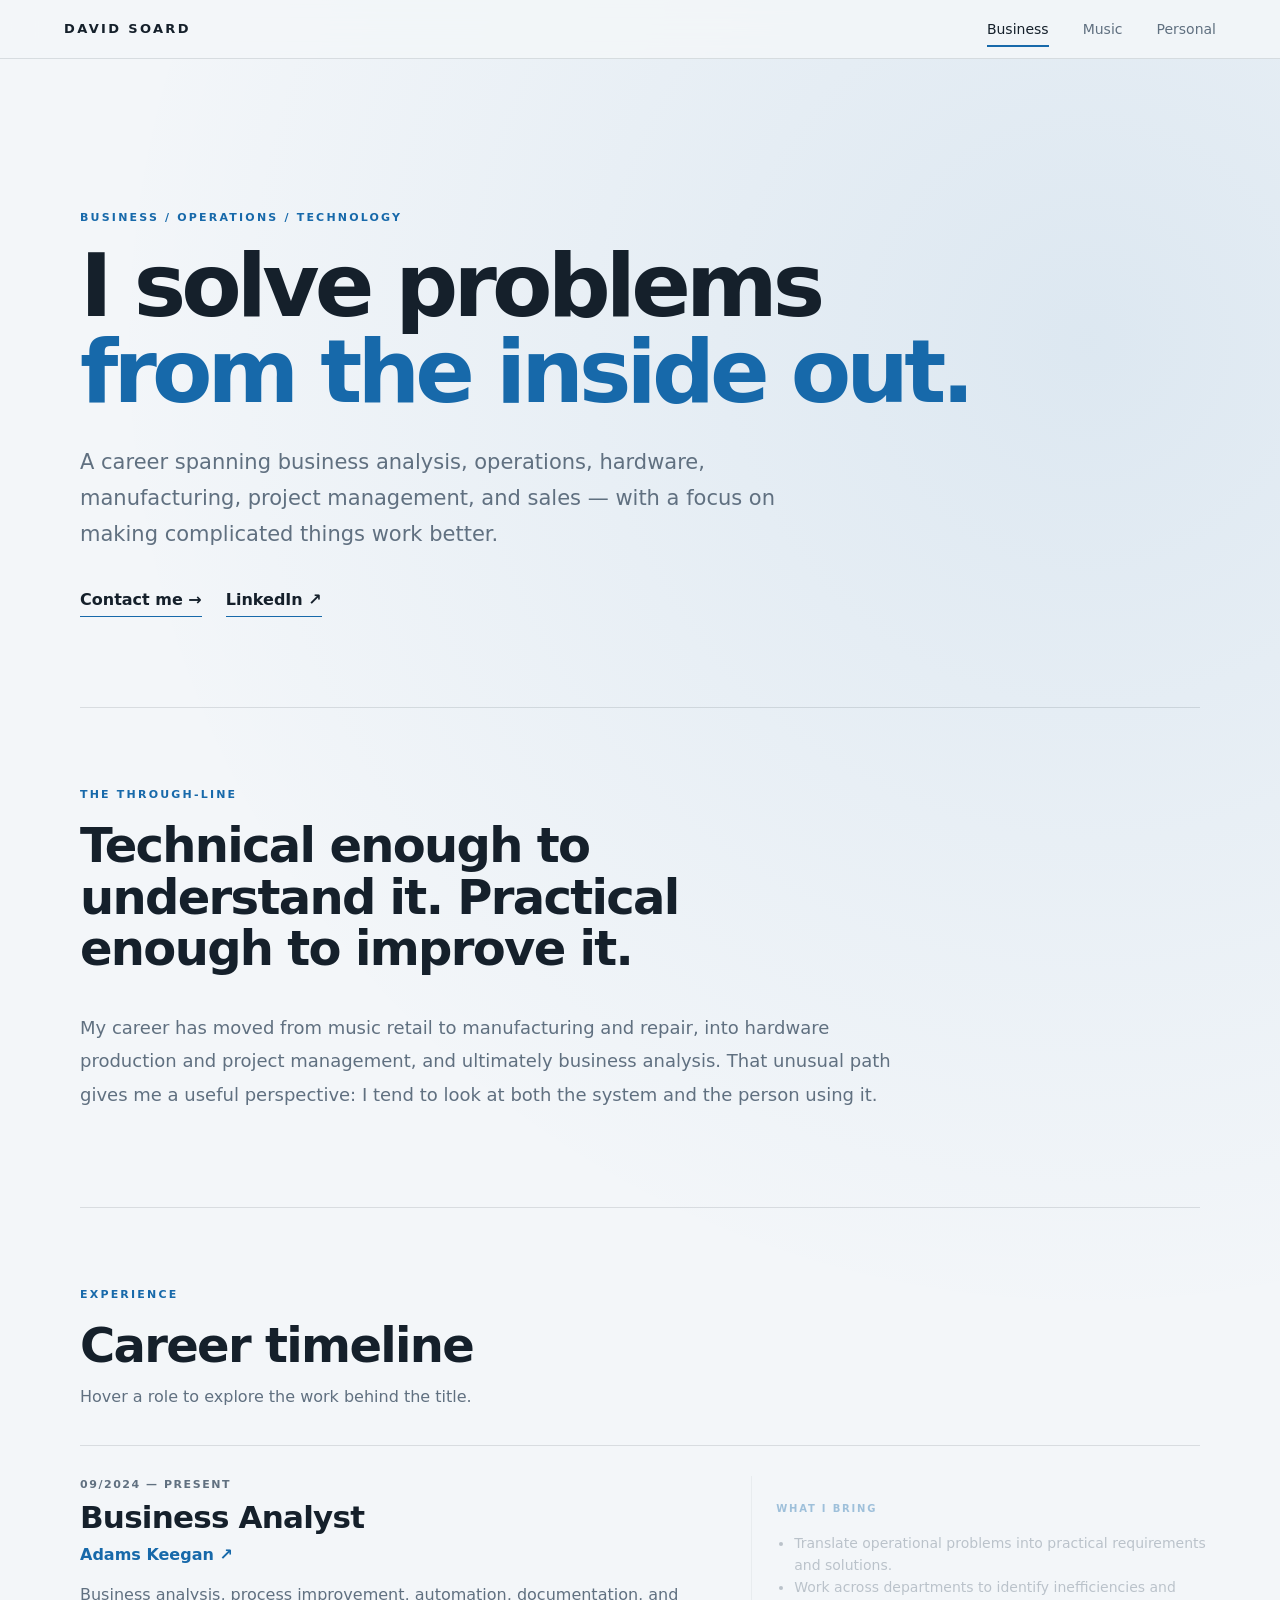
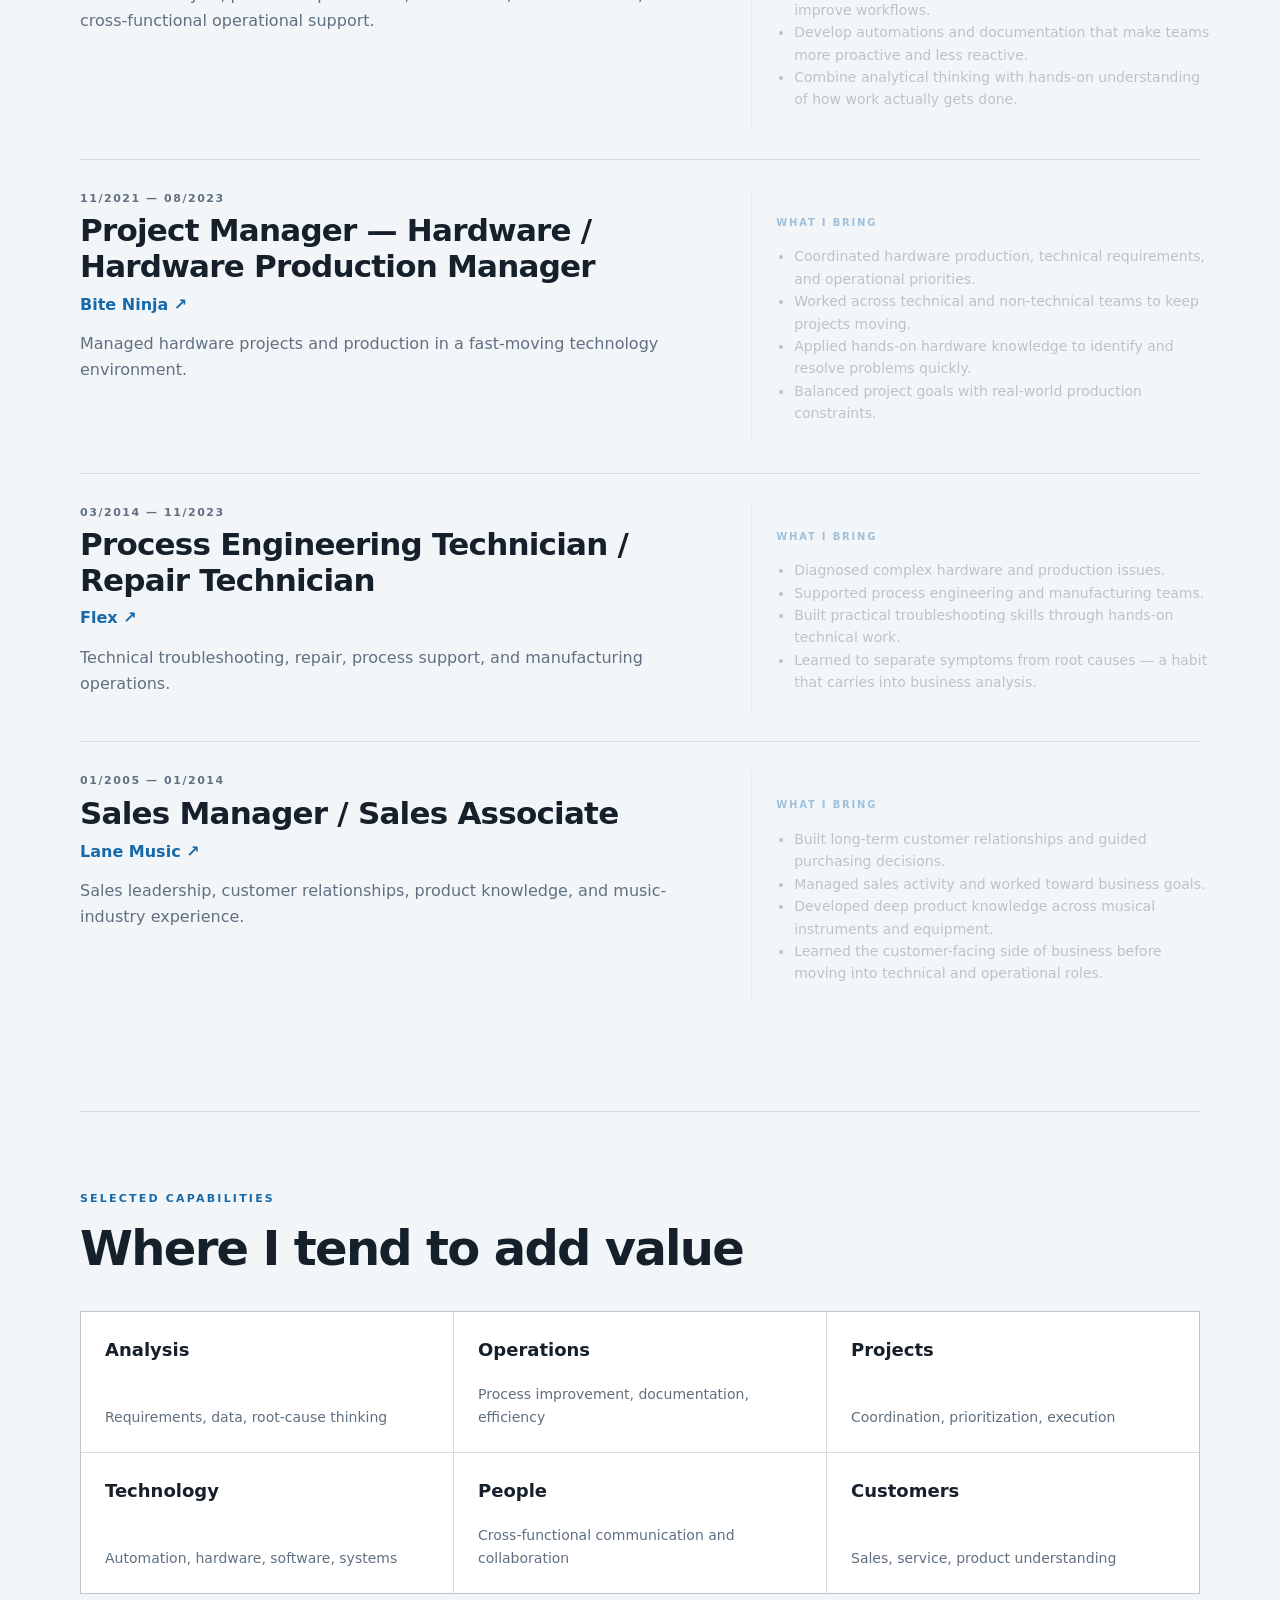
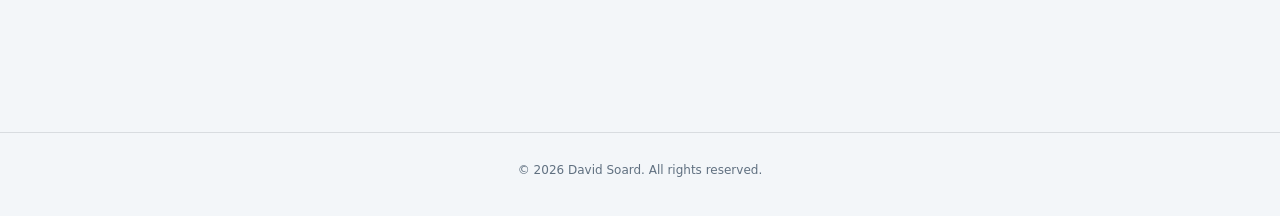
==== commit 61788fc8: "Remove numbered labels from cards site-wide - Landing page portal cards, business page timeline entr" ====
--- a/business/index.html
+++ b/business/index.html
@@ -47,7 +47,6 @@
 
       <div class="career-timeline">
         <article class="job-card">
-          <div class="job-marker">01</div>
           <div class="job-main">
             <div class="job-meta">09/2024 — PRESENT</div>
             <h3>Business Analyst</h3>
@@ -66,7 +65,6 @@
         </article>
 
         <article class="job-card">
-          <div class="job-marker">02</div>
           <div class="job-main">
             <div class="job-meta">11/2021 — 08/2023</div>
             <h3>Project Manager — Hardware / Hardware Production Manager</h3>
@@ -85,7 +83,6 @@
         </article>
 
         <article class="job-card">
-          <div class="job-marker">03</div>
           <div class="job-main">
             <div class="job-meta">03/2014 — 11/2023</div>
             <h3>Process Engineering Technician / Repair Technician</h3>
@@ -104,7 +101,6 @@
         </article>
 
         <article class="job-card">
-          <div class="job-marker">04</div>
           <div class="job-main">
             <div class="job-meta">01/2005 — 01/2014</div>
             <h3>Sales Manager / Sales Associate</h3>
--- a/css/style.css
+++ b/css/style.css
@@ -305,15 +305,6 @@
 .portal-music { --portal-accent: #e94560; }
 .portal-personal { --portal-accent: #e4a36b; }
 
-.portal-number {
-  position: absolute;
-  top: 24px;
-  left: 28px;
-  color: var(--muted);
-  font-size: 11px;
-  letter-spacing: .16em;
-}
-
 .portal-label {
   position: relative;
   font-size: clamp(26px, 3vw, 38px);
@@ -363,19 +354,11 @@
 body.business .job-card {
   position: relative;
   display: grid;
-  grid-template-columns: 58px minmax(0, 1fr) minmax(280px, .72fr);
+  grid-template-columns: minmax(0, 1fr) minmax(280px, .72fr);
   gap: 24px;
   padding: 30px 0;
   border-top: 1px solid var(--line);
   transition: padding .25s ease, background .25s ease;
-}
-
-.job-marker {
-  color: var(--accent);
-  font-size: 11px;
-  font-weight: 800;
-  letter-spacing: .14em;
-  padding-top: 5px;
 }
 
 .job-meta {
@@ -609,15 +592,8 @@
   background: rgba(233,69,96,.06);
 }
 
-.service-card > span {
-  color: var(--accent);
-  font-size: 10px;
-  font-weight: 900;
-  letter-spacing: .18em;
-}
-
 .service-card h3 {
-  margin: 55px 0 10px;
+  margin: 0 0 10px;
   font-size: 23px;
 }
 
@@ -739,11 +715,11 @@
   .portal-card { min-height: 220px; }
 
   body.business .job-card {
-    grid-template-columns: 42px minmax(0, 1fr);
+    grid-template-columns: 1fr;
   }
 
   .job-detail {
-    grid-column: 2;
+    grid-column: 1;
     padding: 16px 0 0;
     border-left: 0;
     border-top: 1px solid var(--line);
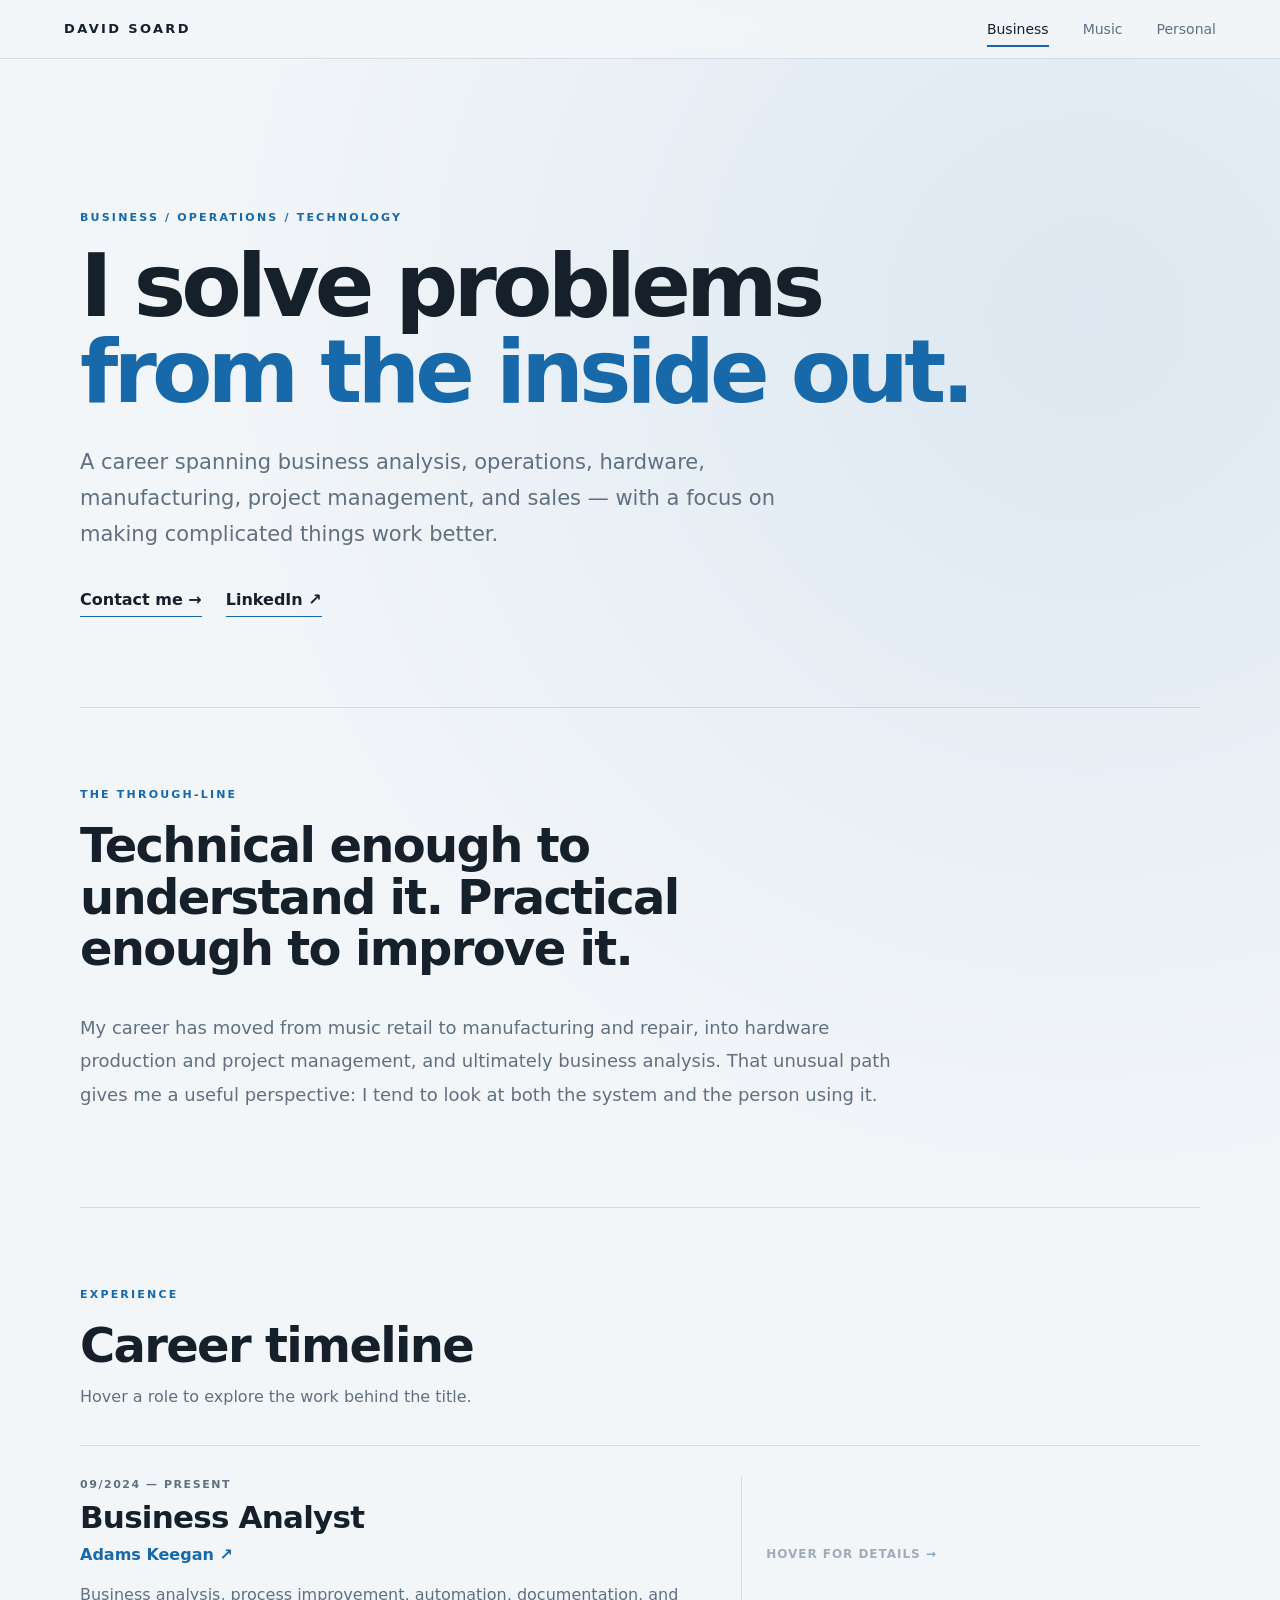
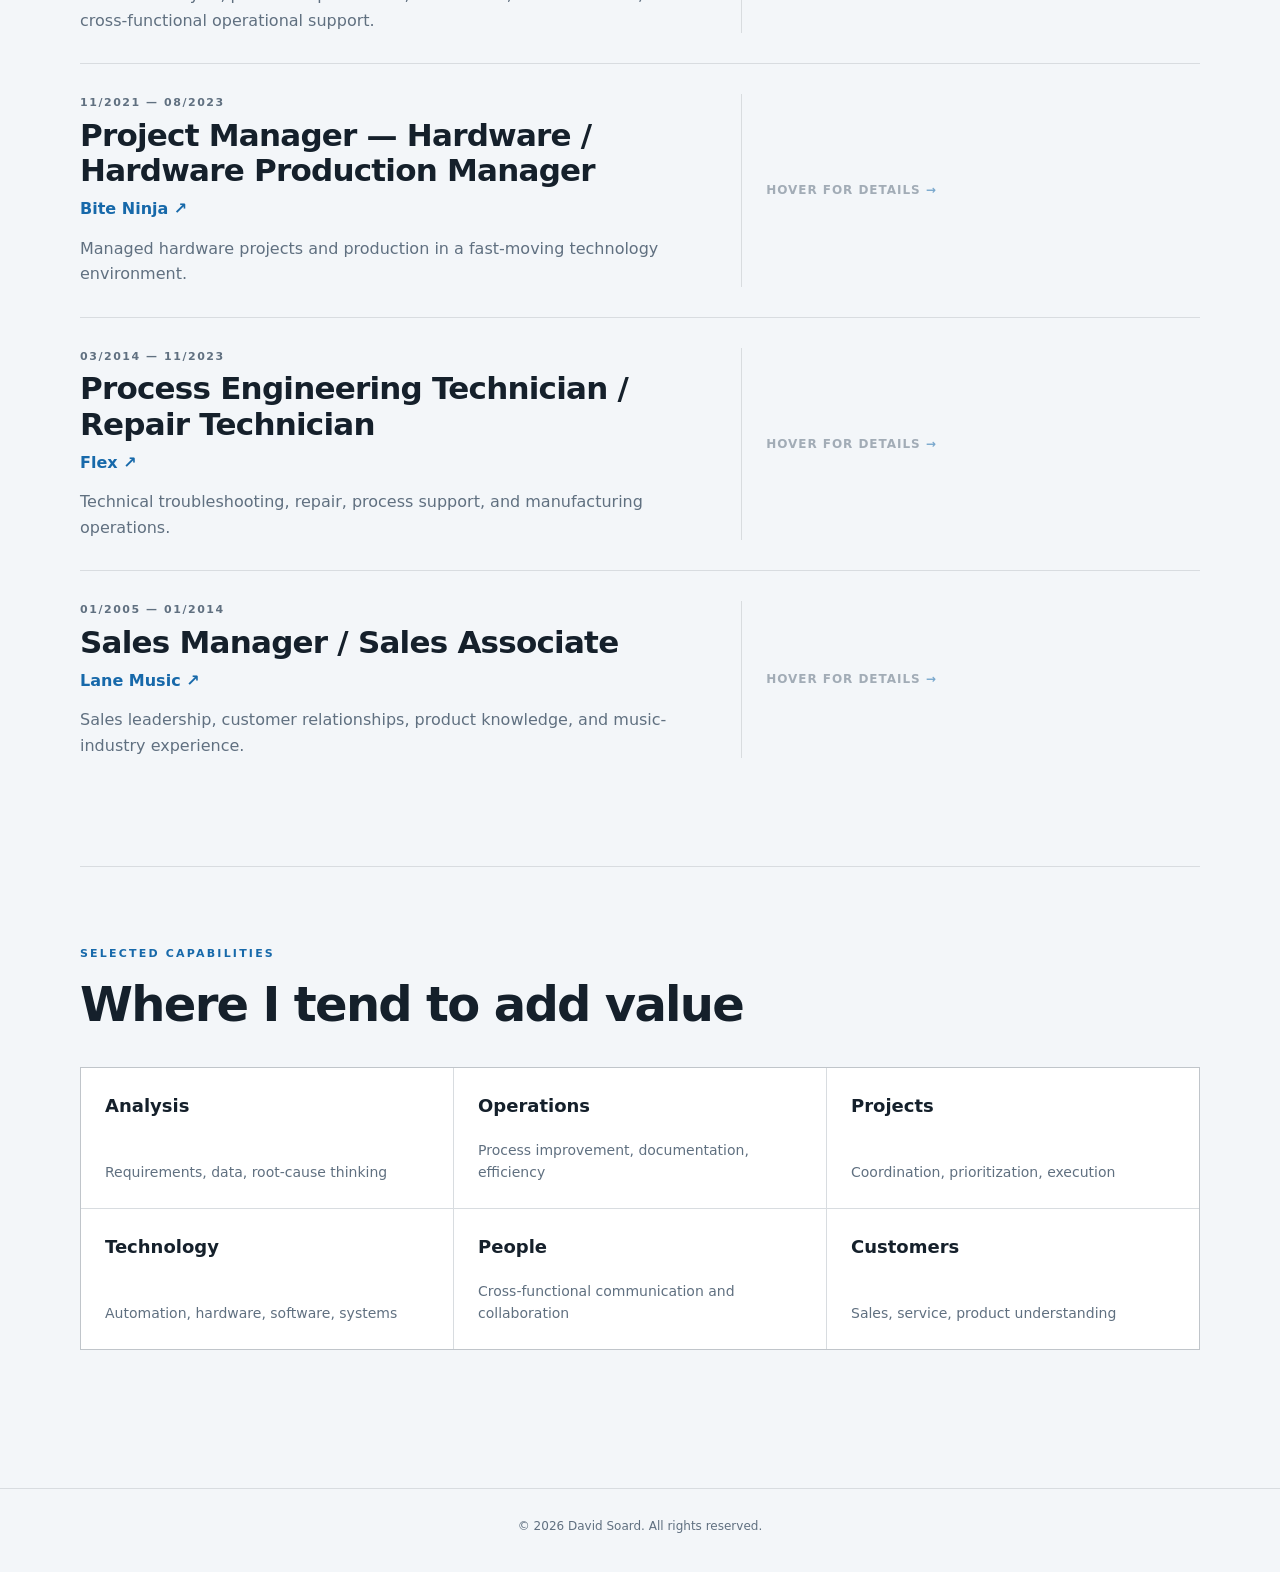
==== commit c537a0ac: "Improve business job card hover: fully hide details until hover Previously the 'What I bring' detail" ====
--- a/business/index.html
+++ b/business/index.html
@@ -54,6 +54,8 @@
             <p>Business analysis, process improvement, automation, documentation, and cross-functional operational support.</p>
           </div>
           <div class="job-detail">
+            <span class="detail-cue" aria-hidden="true">Hover for details</span>
+            <div class="detail-body">
             <span class="detail-label">WHAT I BRING</span>
             <ul>
               <li>Translate operational problems into practical requirements and solutions.</li>
@@ -61,6 +63,7 @@
               <li>Develop automations and documentation that make teams more proactive and less reactive.</li>
               <li>Combine analytical thinking with hands-on understanding of how work actually gets done.</li>
             </ul>
+            </div>
           </div>
         </article>
 
@@ -72,6 +75,8 @@
             <p>Managed hardware projects and production in a fast-moving technology environment.</p>
           </div>
           <div class="job-detail">
+            <span class="detail-cue" aria-hidden="true">Hover for details</span>
+            <div class="detail-body">
             <span class="detail-label">WHAT I BRING</span>
             <ul>
               <li>Coordinated hardware production, technical requirements, and operational priorities.</li>
@@ -79,6 +84,7 @@
               <li>Applied hands-on hardware knowledge to identify and resolve problems quickly.</li>
               <li>Balanced project goals with real-world production constraints.</li>
             </ul>
+            </div>
           </div>
         </article>
 
@@ -90,6 +96,8 @@
             <p>Technical troubleshooting, repair, process support, and manufacturing operations.</p>
           </div>
           <div class="job-detail">
+            <span class="detail-cue" aria-hidden="true">Hover for details</span>
+            <div class="detail-body">
             <span class="detail-label">WHAT I BRING</span>
             <ul>
               <li>Diagnosed complex hardware and production issues.</li>
@@ -97,6 +105,7 @@
               <li>Built practical troubleshooting skills through hands-on technical work.</li>
               <li>Learned to separate symptoms from root causes — a habit that carries into business analysis.</li>
             </ul>
+            </div>
           </div>
         </article>
 
@@ -108,6 +117,8 @@
             <p>Sales leadership, customer relationships, product knowledge, and music-industry experience.</p>
           </div>
           <div class="job-detail">
+            <span class="detail-cue" aria-hidden="true">Hover for details</span>
+            <div class="detail-body">
             <span class="detail-label">WHAT I BRING</span>
             <ul>
               <li>Built long-term customer relationships and guided purchasing decisions.</li>
@@ -115,6 +126,7 @@
               <li>Developed deep product knowledge across musical instruments and equipment.</li>
               <li>Learned the customer-facing side of business before moving into technical and operational roles.</li>
             </ul>
+            </div>
           </div>
         </article>
       </div>
--- a/css/style.css
+++ b/css/style.css
@@ -390,18 +390,50 @@
 }
 
 .job-detail {
+  position: relative;
   align-self: stretch;
+  display: flex;
+  align-items: center;
   padding: 18px 0 18px 24px;
   border-left: 1px solid var(--line);
-  opacity: .38;
+}
+
+.detail-cue {
+  color: var(--muted);
+  font-size: 12px;
+  font-weight: 700;
+  letter-spacing: .08em;
+  text-transform: uppercase;
+  opacity: .55;
+  transition: opacity .25s ease;
+}
+
+.detail-cue::after {
+  content: " →";
+  color: var(--accent);
+}
+
+.detail-body {
+  position: absolute;
+  top: 18px;
+  left: 24px;
+  right: 0;
+  opacity: 0;
   transform: translateX(10px);
   transition: opacity .25s ease, transform .25s ease;
-}
-
-.job-card:hover .job-detail,
-.job-card:focus-within .job-detail {
+  pointer-events: none;
+}
+
+.job-card:hover .detail-cue,
+.job-card:focus-within .detail-cue {
+  opacity: 0;
+}
+
+.job-card:hover .detail-body,
+.job-card:focus-within .detail-body {
   opacity: 1;
   transform: translateX(0);
+  pointer-events: auto;
 }
 
 .detail-label {
@@ -579,14 +611,21 @@
 }
 
 .service-card {
+  display: block;
+  position: relative;
   min-height: 240px;
   padding: 24px;
   border: 1px solid var(--line);
   background: rgba(255,255,255,.025);
+  color: inherit;
+  text-decoration: none;
+  cursor: pointer;
+  overflow: hidden;
   transition: transform .25s ease, background .25s ease, border-color .25s ease;
 }
 
-.service-card:hover {
+.service-card:hover,
+.service-card:focus-visible {
   transform: translateY(-5px);
   border-color: rgba(233,69,96,.45);
   background: rgba(233,69,96,.06);
@@ -597,10 +636,74 @@
   font-size: 23px;
 }
 
+.service-card h3::after {
+  content: "→";
+  margin-left: 8px;
+  color: var(--accent);
+  opacity: 0;
+  transition: opacity .2s ease;
+}
+
+.service-card:hover h3::after,
+.service-card:focus-visible h3::after {
+  opacity: 1;
+}
+
 .service-card p {
   margin: 0;
   color: var(--muted);
   font-size: 14px;
+}
+
+/* Service card hover art */
+.service-art {
+  position: absolute;
+  bottom: 20px;
+  right: 20px;
+  width: 80px;
+  height: 80px;
+  color: var(--accent);
+  opacity: 0;
+  transform: translateY(8px);
+  transition: opacity .4s ease, transform .4s ease;
+  pointer-events: none;
+}
+
+.service-art svg {
+  width: 100%;
+  height: 100%;
+  stroke: currentColor;
+}
+
+.service-card:hover .service-art,
+.service-card:focus-visible .service-art {
+  opacity: .9;
+  transform: translateY(0);
+}
+
+.service-card:hover .cap { animation: svc-cap 1.4s ease-in-out infinite alternate; }
+.service-card:hover .cap.c2 { animation-delay: .2s; }
+.service-card:hover .cap.c3 { animation-delay: .4s; }
+.service-card:hover .cap.c4 { animation-delay: .1s; }
+@keyframes svc-cap { from { transform: translateY(0); } to { transform: translateY(-9px); } }
+
+.service-card:hover .ndl { animation: svc-ndl 1.1s ease-in-out infinite alternate; }
+.service-card:hover .ndl.n2 { animation-delay: .3s; }
+@keyframes svc-ndl { from { transform: rotate(-26deg); } to { transform: rotate(24deg); } }
+
+.service-card:hover .amp { animation: svc-amp 1.3s ease-in-out infinite; }
+@keyframes svc-amp { 0%, 100% { opacity: .25; } 50% { opacity: 1; } }
+
+.service-card:hover .note { animation: svc-note 1.4s ease-in-out infinite; }
+@keyframes svc-note { 0%, 100% { transform: translateY(0); } 50% { transform: translateY(-6px); } }
+
+@media (prefers-reduced-motion: reduce) {
+  .service-card:hover .cap,
+  .service-card:hover .ndl,
+  .service-card:hover .amp,
+  .service-card:hover .note {
+    animation: none;
+  }
 }
 
 /* =========================================================
@@ -637,6 +740,43 @@
   background: var(--surface);
 }
 
+.personal-feature {
+  display: flex;
+  flex-wrap: wrap;
+  align-items: center;
+  gap: clamp(24px, 4vw, 40px);
+}
+
+.personal-feature-text {
+  flex: 1 1 320px;
+}
+
+.polaroid {
+  flex: 0 0 auto;
+  width: 170px;
+  margin: 0;
+  padding: 10px 10px 18px;
+  background: #fffdfa;
+  border: 1px solid var(--line);
+  box-shadow: 0 14px 30px rgba(58,44,39,.14);
+  transform: rotate(-3deg);
+}
+
+.polaroid img {
+  display: block;
+  width: 100%;
+  height: auto;
+}
+
+.polaroid figcaption {
+  margin-top: 10px;
+  font-family: var(--serif);
+  font-size: 13px;
+  font-style: italic;
+  color: var(--muted);
+  text-align: center;
+}
+
 .personal-feature h2 {
   margin: 0;
   font-family: var(--serif);
@@ -720,16 +860,34 @@
 
   .job-detail {
     grid-column: 1;
+    display: block;
     padding: 16px 0 0;
     border-left: 0;
     border-top: 1px solid var(--line);
+  }
+
+  .detail-cue { display: none; }
+
+  .detail-body {
+    position: static;
     opacity: 1;
     transform: none;
+    pointer-events: auto;
   }
 
   .capability-grid { grid-template-columns: repeat(2, 1fr); }
 
   body.personal .personal-grid { grid-template-columns: 1fr; }
+
+  .personal-feature {
+    flex-direction: column;
+    align-items: flex-start;
+  }
+
+  .polaroid {
+    align-self: center;
+    transform: rotate(-2deg);
+  }
 }
 
 @media (max-width: 560px) {
@@ -759,3 +917,54 @@
 
   .capability-grid { grid-template-columns: 1fr; }
 }
+
+/* ---------------- Music hero photo ---------------- */
+
+.page-hero--photo {
+  display: grid;
+  grid-template-columns: 1fr 0.85fr;
+  align-items: center;
+  gap: 40px;
+  max-width: none;
+}
+
+.hero-photo {
+  position: relative;
+  height: 460px;
+  overflow: hidden;
+}
+
+.hero-photo img {
+  width: 100%;
+  height: 100%;
+  object-fit: cover;
+  object-position: 15% 25%;
+  display: block;
+}
+
+.hero-photo::before {
+  content: "";
+  position: absolute;
+  inset: 0;
+  background: linear-gradient(90deg, var(--bg) 0%, transparent 20%);
+  pointer-events: none;
+}
+
+.photo-credit {
+  position: absolute;
+  bottom: 12px;
+  right: 14px;
+  font-size: 11px;
+  color: rgba(255,255,255,.55);
+  letter-spacing: .02em;
+}
+
+@media (max-width: 900px) {
+  .page-hero--photo {
+    grid-template-columns: 1fr;
+  }
+  .hero-photo {
+    height: 360px;
+    order: -1;
+  }
+}
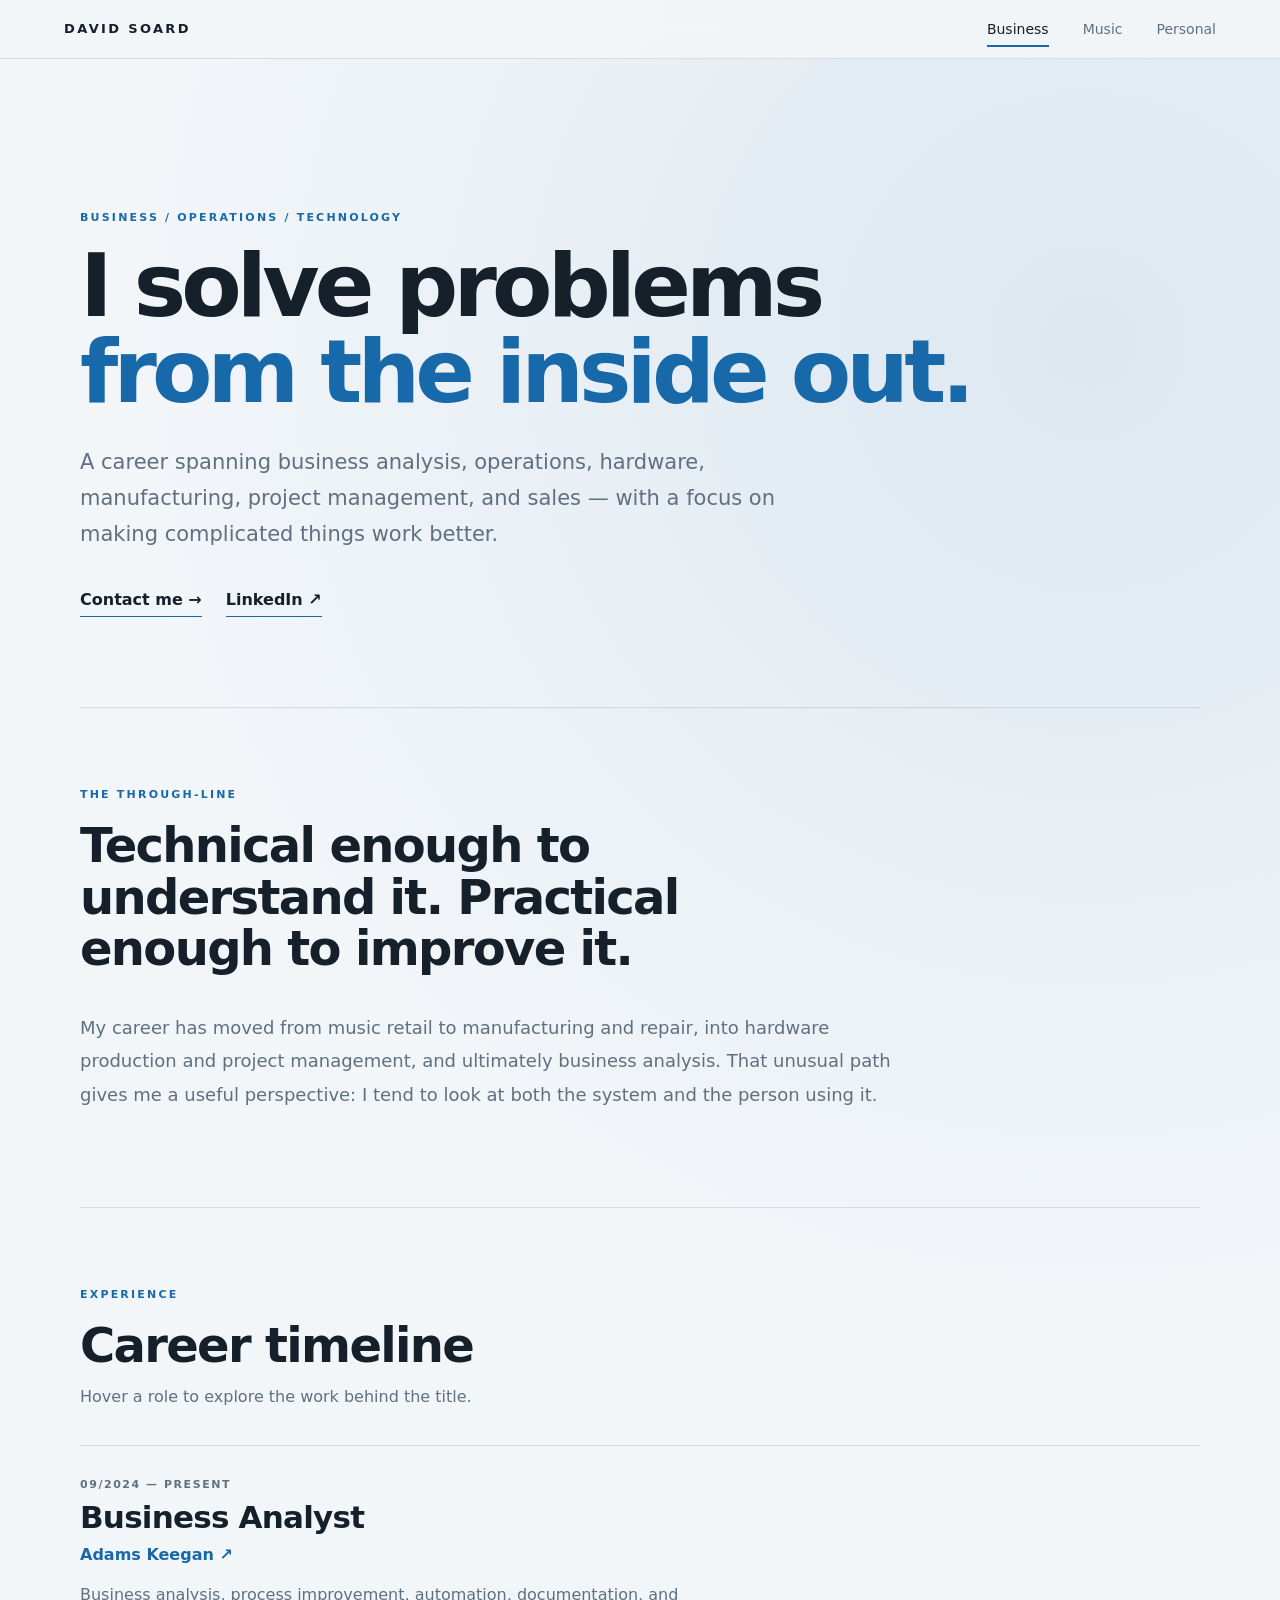
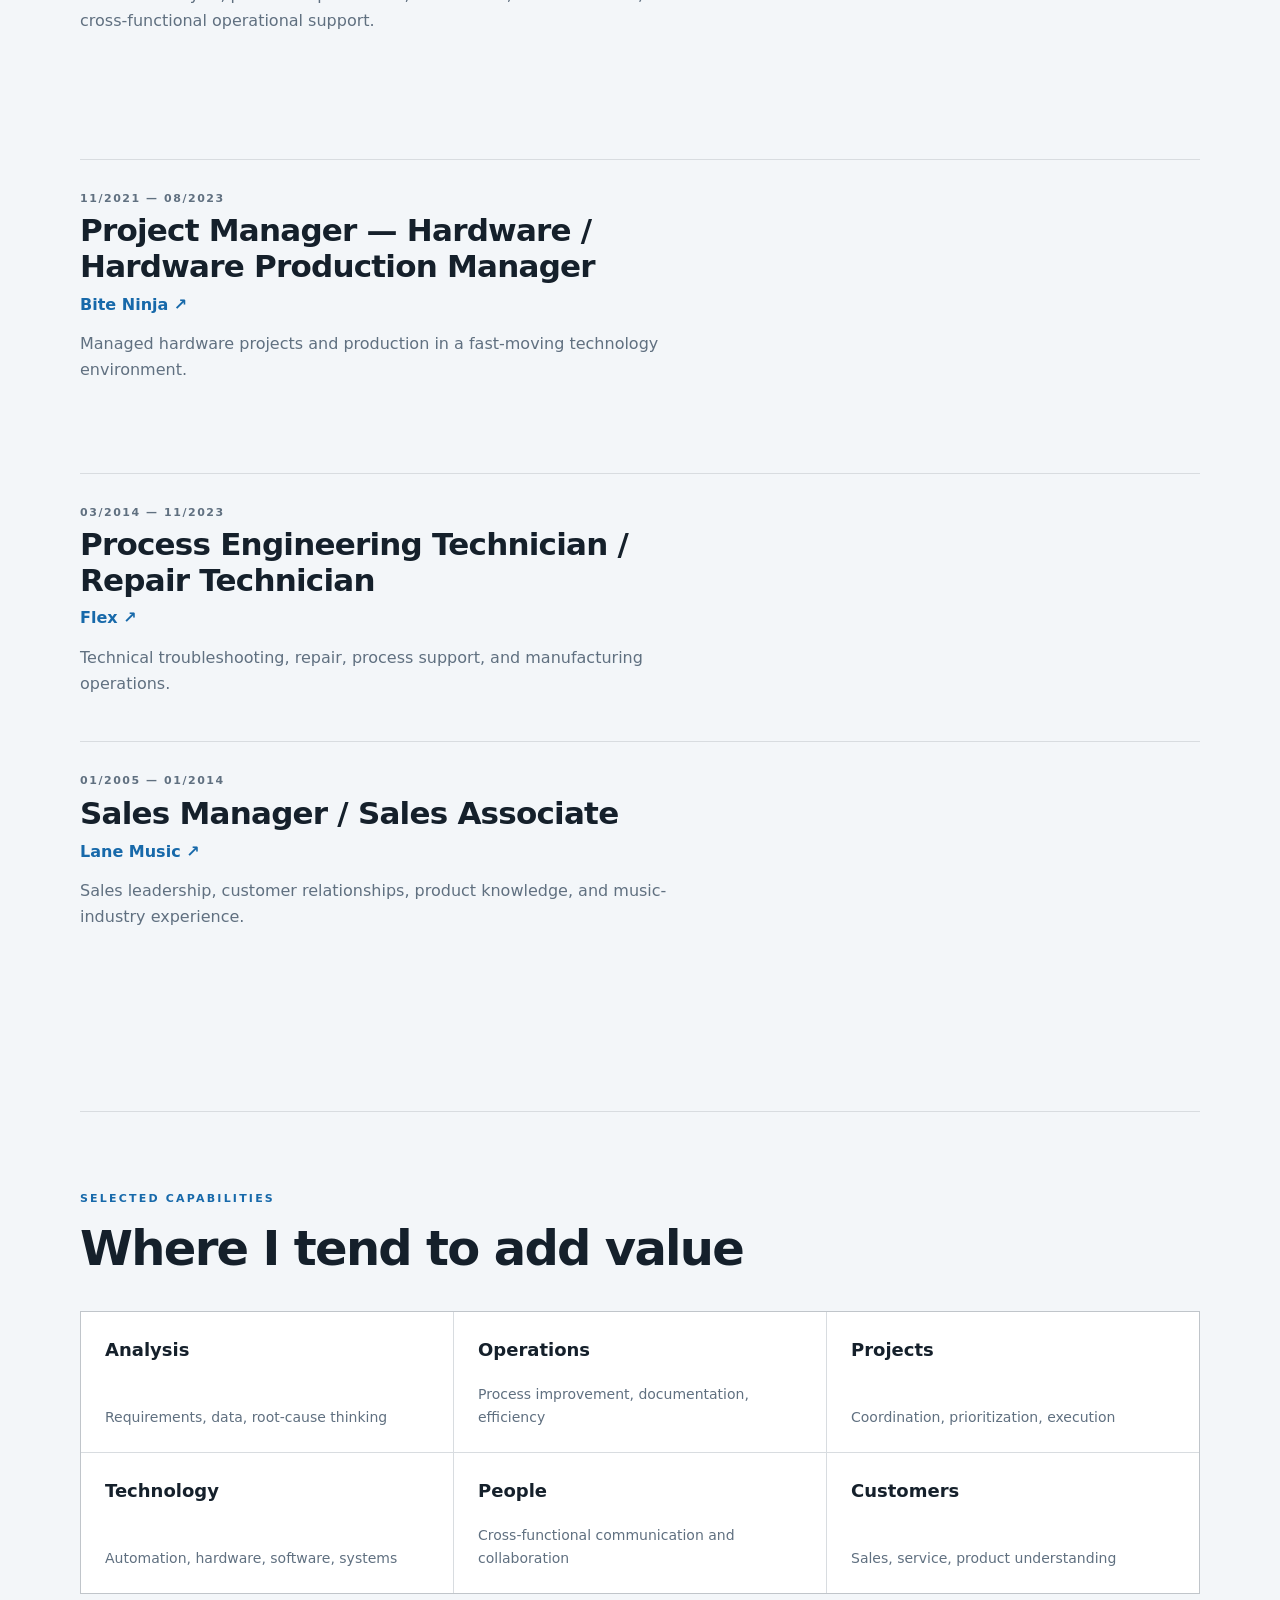
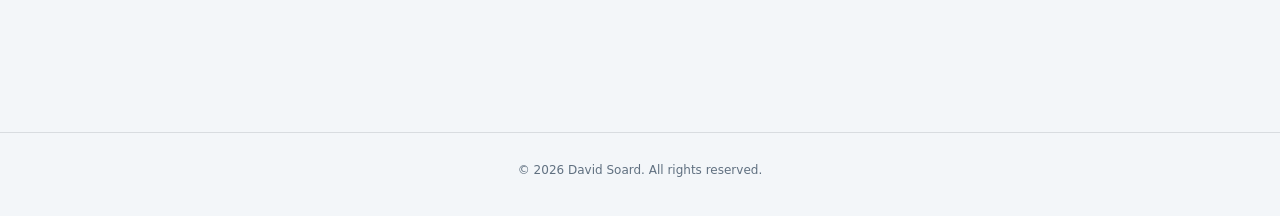
==== commit cc7c35b9: "Remove redundant hover cue from business job cards The 'Hover a role to explore' instruction at the " ====
--- a/business/index.html
+++ b/business/index.html
@@ -54,7 +54,6 @@
             <p>Business analysis, process improvement, automation, documentation, and cross-functional operational support.</p>
           </div>
           <div class="job-detail">
-            <span class="detail-cue" aria-hidden="true">Hover for details</span>
             <div class="detail-body">
             <span class="detail-label">WHAT I BRING</span>
             <ul>
@@ -75,7 +74,6 @@
             <p>Managed hardware projects and production in a fast-moving technology environment.</p>
           </div>
           <div class="job-detail">
-            <span class="detail-cue" aria-hidden="true">Hover for details</span>
             <div class="detail-body">
             <span class="detail-label">WHAT I BRING</span>
             <ul>
@@ -96,7 +94,6 @@
             <p>Technical troubleshooting, repair, process support, and manufacturing operations.</p>
           </div>
           <div class="job-detail">
-            <span class="detail-cue" aria-hidden="true">Hover for details</span>
             <div class="detail-body">
             <span class="detail-label">WHAT I BRING</span>
             <ul>
@@ -117,7 +114,6 @@
             <p>Sales leadership, customer relationships, product knowledge, and music-industry experience.</p>
           </div>
           <div class="job-detail">
-            <span class="detail-cue" aria-hidden="true">Hover for details</span>
             <div class="detail-body">
             <span class="detail-label">WHAT I BRING</span>
             <ul>
--- a/css/style.css
+++ b/css/style.css
@@ -395,38 +395,20 @@
   display: flex;
   align-items: center;
   padding: 18px 0 18px 24px;
-  border-left: 1px solid var(--line);
-}
-
-.detail-cue {
-  color: var(--muted);
-  font-size: 12px;
-  font-weight: 700;
-  letter-spacing: .08em;
-  text-transform: uppercase;
-  opacity: .55;
-  transition: opacity .25s ease;
-}
-
-.detail-cue::after {
-  content: " →";
-  color: var(--accent);
+  border-left: 1px solid transparent;
+  transition: border-color .25s ease;
 }
 
 .detail-body {
-  position: absolute;
-  top: 18px;
-  left: 24px;
-  right: 0;
   opacity: 0;
   transform: translateX(10px);
   transition: opacity .25s ease, transform .25s ease;
   pointer-events: none;
 }
 
-.job-card:hover .detail-cue,
-.job-card:focus-within .detail-cue {
-  opacity: 0;
+.job-card:hover .job-detail,
+.job-card:focus-within .job-detail {
+  border-left-color: var(--line);
 }
 
 .job-card:hover .detail-body,
@@ -866,10 +848,7 @@
     border-top: 1px solid var(--line);
   }
 
-  .detail-cue { display: none; }
-
   .detail-body {
-    position: static;
     opacity: 1;
     transform: none;
     pointer-events: auto;
